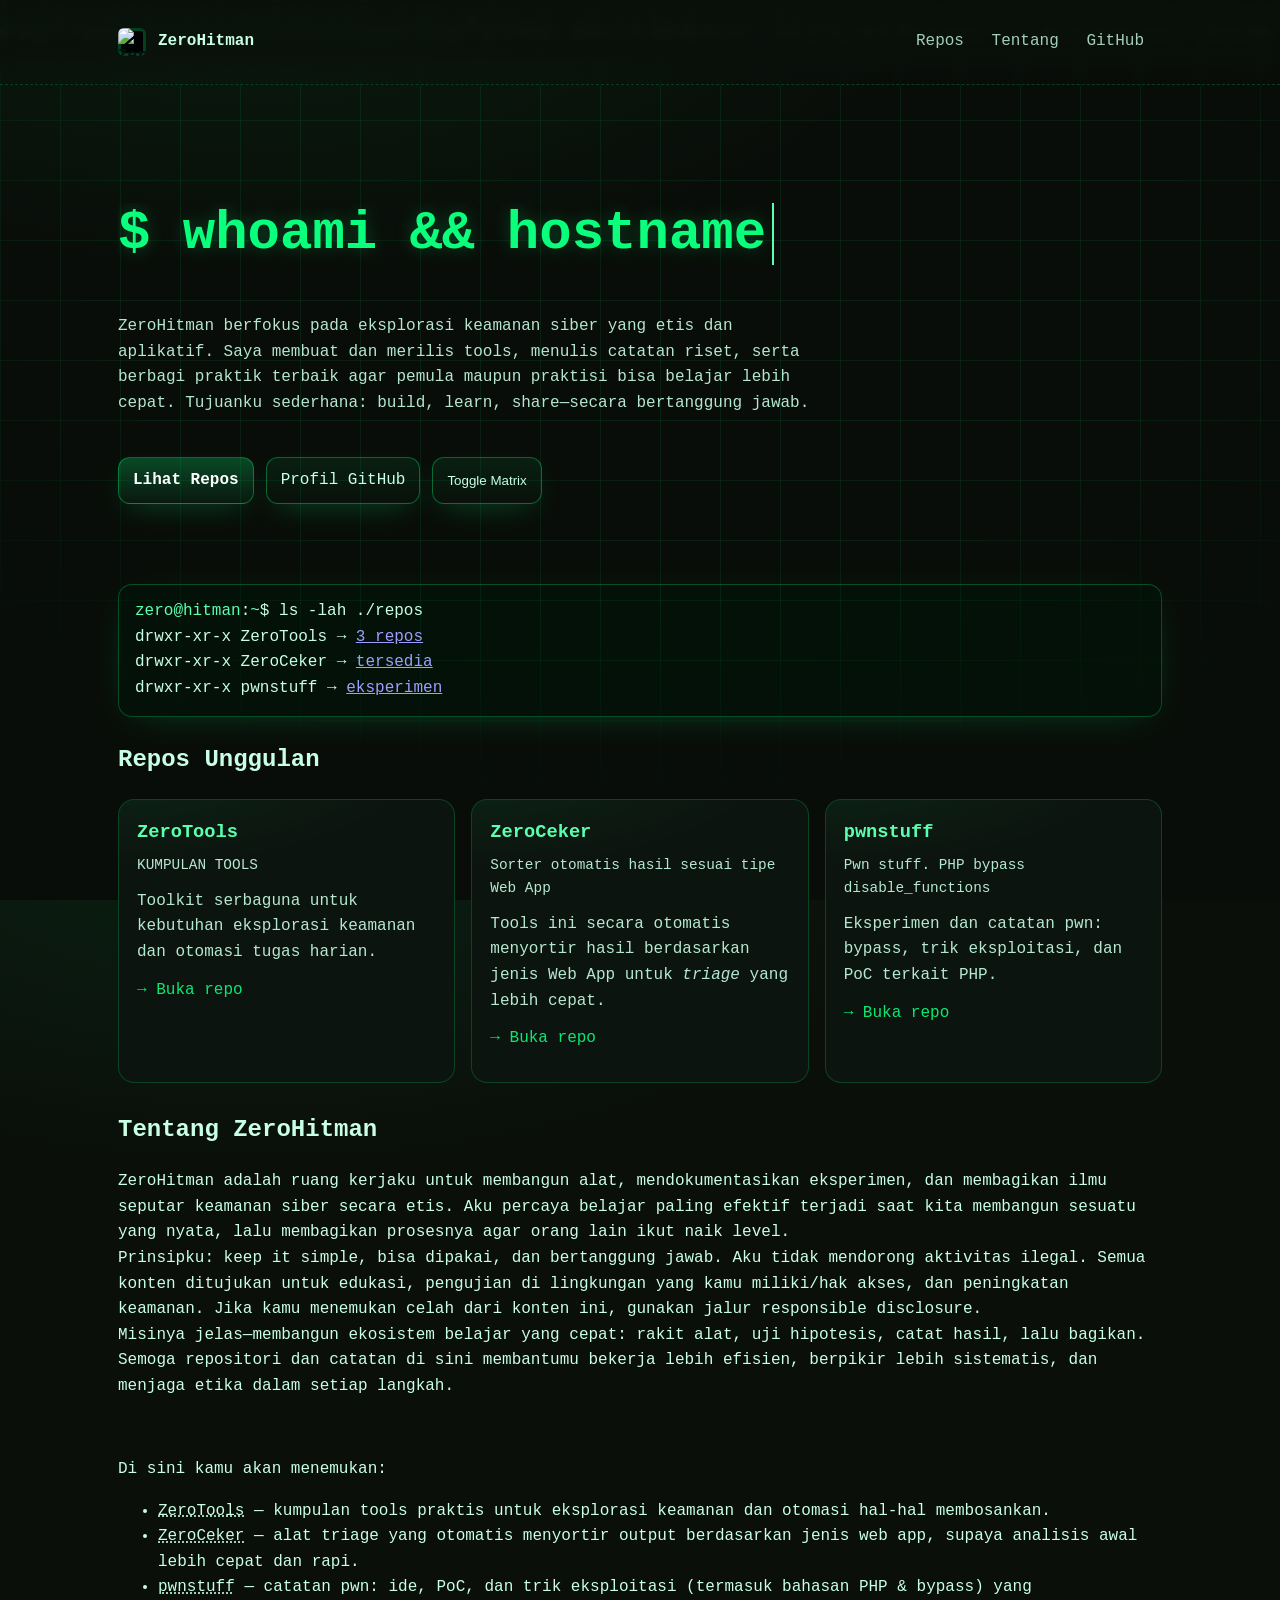
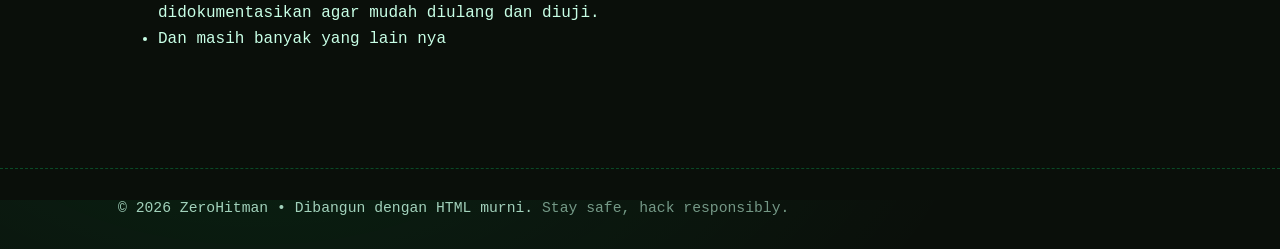
==== index.html @ bb8fa9e1 "Create index.html" ====
<!doctype html>
<html lang="id" prefix="og: https://ogp.me/ns#">
<head>
  <meta name="google-site-verification" content="QKWcjGsbUXLFVJDVYYPcYKsK5GsekSm3qYMqWXY00Os" />
  <meta charset="utf-8" />
  <meta http-equiv="X-UA-Compatible" content="IE=edge" />
  <meta name="viewport" content="width=device-width, initial-scale=1" />
  <title>ZeroHitman — ZeroTools • ZeroCeker • pwnstuff</title>
  <meta name="description" content="Kumpulan tools, web app checker, dan riset pwn milik ZeroHitman. Jelajahi ZeroTools, ZeroCeker, dan pwnstuff di satu tempat." />
  <link rel="canonical" href="https://zerohitman.github.io/" />
  <link rel="icon" type="image/x-icon" href="https://zerohitman.github.io/hitman.png" />
  <meta name="robots" content="index,follow,max-snippet:-1,max-image-preview:large,max-video-preview:-1" />
  <meta name="theme-color" content="#0aff7c" />
  <meta name="color-scheme" content="dark" />
  <meta name="author" content="ZeroHitman" />
  <meta name="keywords" content="ZeroHitman, ZeroTools, ZeroCeker, pwnstuff, security, hacking, pentest, tools" />

  <!-- Open Graph -->
  <meta property="og:type" content="website" />
  <meta property="og:locale" content="id_ID" />
  <meta property="og:site_name" content="ZeroHitman" />
  <meta property="og:title" content="ZeroHitman — ZeroTools • ZeroCeker • pwnstuff" />
  <meta property="og:description" content="Kumpulan tools, web app checker, dan riset pwn by ZeroHitman." />
  <meta property="og:url" content="https://zerohitman.github.io/" />
  <meta property="og:image" content="https://zerohitman.github.io/hitman.png" />

  <!-- Twitter Card -->
  <meta name="twitter:card" content="summary_large_image" />
  <meta name="twitter:title" content="ZeroHitman — ZeroTools • ZeroCeker • pwnstuff" />
  <meta name="twitter:description" content="Kumpulan tools, web app checker, dan riset pwn by ZeroHitman." />
  <meta name="twitter:image" content="https://zerohitman.github.io/hitman.png" />

  <!-- DNS hints -->
  <link rel="preconnect" href="https://github.com" crossorigin />

  <!-- Favicon (SVG data URI) -->
  <link rel="icon" type="image/svg+xml" href='data:image/svg+xml;utf8,
  <svg xmlns="http://www.w3.org/2000/svg" viewBox="0 0 64 64">
    <rect width="64" height="64" rx="12" fill="#111"/>
    <text x="12" y="40" font-size="32" fill="#0aff7c" font-family="monospace">$</text>
  </svg>' />

  <!-- JSON-LD Structured Data -->
  <script type="application/ld+json">
  {
    "@context": "https://schema.org",
    "@type": "WebSite",
    "name": "ZeroHitman",
    "url": "https://zerohitman.github.io/",
    "sameAs": ["https://github.com/zerohitman"],
    "potentialAction": {
      "@type": "SearchAction",
      "target": "https://www.google.com/search?q=site:zerohitman.github.io+{search_term_string}",
      "query-input": "required name=search_term_string"
    }
  }
  </script>
  <script type="application/ld+json">
  {
    "@context": "https://schema.org",
    "@type": "ItemList",
    "name": "Repositori Unggulan",
    "itemListElement": [
      {
        "@type": "ListItem",
        "position": 1,
        "item": {
          "@type": "SoftwareSourceCode",
          "name": "ZeroTools",
          "description": "Kumpulan tools.",
          "url": "https://github.com/zerohitman/ZeroTools"
        }
      },
      {
        "@type": "ListItem",
        "position": 2,
        "item": {
          "@type": "SoftwareSourceCode",
          "name": "ZeroCeker",
          "description": "Otomatis menyortir hasil berdasarkan jenis Web App.",
          "url": "https://github.com/zerohitman/ZeroCeker"
        }
      },
      {
        "@type": "ListItem",
        "position": 3,
        "item": {
          "@type": "SoftwareSourceCode",
          "name": "pwnstuff",
          "description": "Pwn stuff. PHP bypass disable_functions.",
          "url": "https://github.com/zerohitman/pwnstuff"
        }
      }
    ]
  }
  </script>

  <style>
    :root{ --fg:#c8ffe6; --accent:#0aff7c; --muted:#5cffb1; --bg:#0a0f0a; --card:#0c140f; --grid:rgba(10,255,124,.08); }
    *{ box-sizing:border-box }
    html,body{ height:100% }
    body{
      margin:0; font:16px/1.6 ui-monospace, SFMono-Regular, Menlo, Monaco, Consolas, "Liberation Mono", "Courier New", monospace;
      color:var(--fg); background:radial-gradient(1200px 600px at 20% -10%, rgba(10,255,124,.08), transparent 60%),var(--bg);
      overflow-x:hidden;
    }
    .grid{
      position:fixed; inset:0; pointer-events:none; background-image:linear-gradient(var(--grid) 1px, transparent 1px), linear-gradient(90deg, var(--grid) 1px, transparent 1px);
      background-size: 60px 60px, 60px 60px;
      mask-image: radial-gradient(70% 60% at 50% 30%, #000 60%, transparent 100%);
    }
    header{ position:sticky; top:0; backdrop-filter: blur(6px); background:linear-gradient(180deg, rgba(10,15,10,.9), rgba(10,15,10,.65) 70%, transparent); border-bottom:1px dashed rgba(10,255,124,.2); z-index:10 }
    .wrap{ max-width:1100px; margin:0 auto; padding: clamp(12px, 2.5vw, 28px); }
    .brand{ display:flex; align-items:center; gap:12px; }
    .brand .logo{ width:28px; height:28px; border-radius:6px; background:#000; box-shadow:0 0 0 3px rgba(10,255,124,.25) inset; display:grid; place-items:center; font-weight:700; color:#011; }
    nav a{ color:var(--fg); text-decoration:none; opacity:.8; margin-right:18px; }
    nav a:hover{ color:var(--accent); opacity:1 }

    .hero{ position:relative; padding: 10vh 0 8vh; display:grid; gap:16px }
    .hero h1{ font-size: clamp(26px, 4.6vw, 54px); line-height:1.15; margin:0; color:var(--accent); text-shadow: 0 0 18px rgba(10,255,124,.25); }
    .type{ display:inline-block; border-right:2px solid var(--muted); padding-right:6px; white-space:nowrap; overflow:hidden }
    .sub{ max-width:72ch; opacity:.9 }
    .cta{ display:flex; gap:12px; flex-wrap:wrap; margin-top:8px }
    .btn{ border:1px solid rgba(10,255,124,.35); padding:10px 14px; border-radius:12px; color:var(--fg); text-decoration:none; background:linear-gradient(180deg, rgba(10,255,124,.08), rgba(10,255,124,.02)); box-shadow: 0 10px 30px -12px rgba(10,255,124,.3);
      transition: transform .15s ease, border-color .15s ease; }
    .btn:hover{ border-color: var(--accent); transform: translateY(-2px) }
    .btn.primary{ background:linear-gradient(180deg, rgba(10,255,124,.25), rgba(10,255,124,.05)); color:#fff; font-weight:700 }

    .panel{ background:linear-gradient(180deg, rgba(10,255,124,.06), rgba(10,255,124,.02)); border:1px dashed rgba(10,255,124,.25); border-radius:16px; padding:18px }

    .grid-repo{ display:grid; grid-template-columns: repeat(auto-fit, minmax(260px,1fr)); gap:16px }
    .card{ background:var(--card); border:1px solid rgba(10,255,124,.2); border-radius:16px; padding:18px; position:relative; overflow:hidden }
    .card::after{ content:""; position:absolute; inset:0; background:radial-gradient(500px 180px at 0 -40px, rgba(10,255,124,.08), transparent 60%); pointer-events:none }
    .card h3{ margin:0 0 6px; color:var(--muted) }
    .card p{ margin:0 0 12px; opacity:.9 }
    .card a{ color:var(--accent); text-decoration:none }
    .meta{ font-size:.9rem; opacity:.8 }

    /* Terminal look */
    .terminal{
      background: #041108;
      border: 1px solid rgba(10,255,124,.25);
      border-radius: 14px;
      padding: 14px 16px;
      box-shadow: 0 8px 40px -20px rgba(10,255,124,.35);
      overflow:auto;
    }
    .prompt{ color:var(--muted) }
    .caret{ display:inline-block; width:.6em; background:var(--muted); animation: blink 1.1s steps(1,end) infinite }
    @keyframes blink{ 50% { opacity:0 } }

    /* Matrix rain canvas */
    #matrix{ position:fixed; inset:0; z-index:-1; opacity:.35 }
    @media (prefers-reduced-motion: reduce){
      #matrix{ display:none }
      .type{ border-right:0 }
      .caret{ display:none }
    }

    footer{ border-top:1px dashed rgba(10,255,124,.25); margin-top: 8vh }
    .small{ font-size:.92rem; opacity:.8 }

    /* Accessibility */
    a:focus-visible, button:focus-visible{ outline:2px solid var(--accent); outline-offset:2px }
  </style>
</head>
<body>
  <canvas id="matrix" aria-hidden="true"></canvas>
  <div class="grid" aria-hidden="true"></div>

  <header>
   <div class="wrap" style="display:flex; align-items:center; justify-content:space-between; gap:16px">
<div class="brand" aria-label="ZeroHitman">
<img class="logo" src="https://github.com/ZeroHitman/ZeroHitman/blob/main/hitman.png?raw=true" alt="ZeroHitman logo" style="width:28px; height:28px; border-radius:6px; object-fit:cover;" />
<strong>ZeroHitman</strong>
</div>
      <nav aria-label="Navigasi utama">
        <a href="#repos">Repos</a>
        <a href="#tentang">Tentang</a>
        <a href="https://github.com/zerohitman" rel="me noopener" target="_blank">GitHub</a>
      </nav>
    </div>
  </header>

  <main id="konten" class="wrap">
    <section class="hero" aria-label="Hero">
      <h1 aria-live="polite"><span class="type" id="type">$ sudo echo "Welcome"</span><span class="caret" aria-hidden="true"></span></h1>
      <p class="sub">ZeroHitman berfokus pada eksplorasi keamanan siber yang etis dan aplikatif. Saya membuat dan merilis tools, menulis catatan riset, serta berbagi praktik terbaik agar pemula maupun praktisi bisa belajar lebih cepat. Tujuanku sederhana: build, learn, share—secara bertanggung jawab.</p>
      <div class="cta">
        <a class="btn primary" href="#repos">Lihat Repos</a>
        <a class="btn" href="https://github.com/zerohitman" target="_blank" rel="noopener">Profil GitHub</a>
        <button class="btn" id="toggleFX" type="button" aria-pressed="false" aria-label="Toggle efek Matrix">Toggle Matrix</button>
      </div>
    </section>

    <section id="terminal" class="panel terminal" aria-label="Terminal demo" style="margin-top:8px">
      <div>
        <div><span class="prompt">zero@hitman</span>:<span style="color:#67ffb7">~</span>$ ls -lah ./repos</div>
        <div>drwxr-xr-x  ZeroTools   → <a href="#repos" title="Lihat daftar repos">3 repos</a></div>
        <div>drwxr-xr-x  ZeroCeker   → <a href="#repos">tersedia</a></div>
        <div>drwxr-xr-x  pwnstuff    → <a href="#repos">eksperimen</a></div>
      </div>
    </section>

    <section id="repos" aria-label="Repositori" style="margin-top:24px">
      <h2>Repos Unggulan</h2>
      <div class="grid-repo" role="list">
        <article class="card" role="listitem" itemscope itemtype="https://schema.org/SoftwareSourceCode">
          <h3 itemprop="name">ZeroTools</h3>
          <p class="meta">KUMPULAN TOOLS</p>
          <p itemprop="description">Toolkit serbaguna untuk kebutuhan eksplorasi keamanan dan otomasi tugas harian.</p>
          <p>
            <a itemprop="codeRepository" href="https://github.com/zerohitman/ZeroTools" target="_blank" rel="noopener">→ Buka repo</a>
          </p>
        </article>
        <article class="card" role="listitem" itemscope itemtype="https://schema.org/SoftwareSourceCode">
          <h3 itemprop="name">ZeroCeker</h3>
          <p class="meta">Sorter otomatis hasil sesuai tipe Web App</p>
          <p itemprop="description">Tools ini secara otomatis menyortir hasil berdasarkan jenis Web App untuk <em>triage</em> yang lebih cepat.</p>
          <p>
            <a itemprop="codeRepository" href="https://github.com/zerohitman/ZeroCeker" target="_blank" rel="noopener">→ Buka repo</a>
          </p>
        </article>
        <article class="card" role="listitem" itemscope itemtype="https://schema.org/SoftwareSourceCode">
          <h3 itemprop="name">pwnstuff</h3>
          <p class="meta">Pwn stuff. PHP bypass <code>disable_functions</code></p>
          <p itemprop="description">Eksperimen dan catatan pwn: bypass, trik eksploitasi, dan PoC terkait PHP.</p>
          <p>
            <a itemprop="codeRepository" href="https://github.com/zerohitman/pwnstuff" target="_blank" rel="noopener">→ Buka repo</a>
          </p>
        </article>
      </div>
    </section>

    <section id="tentang" aria-label="Tentang" style="margin-top:28px">
      <h2>Tentang ZeroHitman</h2>
      <p>ZeroHitman adalah ruang kerjaku untuk membangun alat, mendokumentasikan eksperimen, dan membagikan ilmu seputar keamanan siber secara etis. Aku percaya belajar paling efektif terjadi saat kita membangun sesuatu yang nyata, lalu membagikan prosesnya agar orang lain ikut naik level.
<br>Prinsipku: keep it simple, bisa dipakai, dan bertanggung jawab. Aku tidak mendorong aktivitas ilegal. Semua konten ditujukan untuk edukasi, pengujian di lingkungan yang kamu miliki/hak akses, dan peningkatan keamanan. Jika kamu menemukan celah dari konten ini, gunakan jalur responsible disclosure.
<br>
Misinya jelas—membangun ekosistem belajar yang cepat: rakit alat, uji hipotesis, catat hasil, lalu bagikan. Semoga repositori dan catatan di sini membantumu bekerja lebih efisien, berpikir lebih sistematis, dan menjaga etika dalam setiap langkah.</p><br><p>Di sini kamu akan menemukan:</p>
      <ul>
        <li><abbr title="Linked Data">ZeroTools</abbr> — kumpulan tools praktis untuk eksplorasi keamanan dan otomasi hal-hal membosankan.</li>
        <li><abbr title="Linked Data">ZeroCeker</abbr> — alat triage yang otomatis menyortir output berdasarkan jenis web app, supaya analisis awal lebih cepat dan rapi.</li>
        <li><abbr title="Linked Data">pwnstuff</abbr> — catatan pwn: ide, PoC, dan trik eksploitasi (termasuk bahasan PHP & bypass) yang didokumentasikan agar mudah diulang dan diuji.</li>
        <li>Dan masih banyak yang lain nya</li>
      </ul>
    </section>
  </main>

  <footer>
    <div class="wrap small">
      © <span id="year"></span> ZeroHitman • Dibangun dengan HTML murni. <span style="opacity:.7">Stay safe, hack responsibly.</span>
    </div>
  </footer>

  <noscript>
    <div class="wrap small" style="margin-top:10px">JavaScript dinonaktifkan — efek Matrix & pengetikan otomatis tidak ditampilkan.</div>
  </noscript>

  <script>
    // === Matrix Rain ===
    const canvas = document.getElementById('matrix');
    const ctx = canvas.getContext('2d');
    let w, h, cols, drops, matrixEnabled = true;
    const glyphs = 'アカサタナハマヤラワ0123456789ABCDEFGHIJKLMNOPQRSTUVWXYZ$#/*+=-';

    function resize(){
      w = canvas.width = window.innerWidth;
      h = canvas.height = window.innerHeight;
      cols = Math.floor(w / 18);
      drops = Array(cols).fill(0);
    }
    function draw(){
      if(!matrixEnabled) return; // pause drawing when disabled
      ctx.fillStyle = 'rgba(0, 0, 0, 0.08)';
      ctx.fillRect(0, 0, w, h);
      ctx.fillStyle = '#0aff7c';
      ctx.font = '16px monospace';
      for(let i=0; i<drops.length; i++){
        const text = glyphs[Math.floor(Math.random()*glyphs.length)];
        ctx.fillText(text, i*18, drops[i]*18);
        if(drops[i]*18 > h && Math.random() > 0.975){ drops[i] = 0; }
        drops[i]++;
      }
      requestAnimationFrame(draw);
    }
    if(!window.matchMedia('(prefers-reduced-motion: reduce)').matches){
      resize(); draw();
      window.addEventListener('resize', resize);
    }

    // === Typewriter ===
    const typeEl = document.getElementById('type');
    const lines = [
      '$ whoami && hostname',
      'zero@hitman — zerohitman.github.io',
      '$ cat mission.txt',
      'Build • Learn • Share • Stay ethical',
    ];
    let l=0, i=0;
    function type(){
      if(l >= lines.length){ l = 0; i = 0; }
      const target = lines[l];
      typeEl.textContent = target.slice(0, i++);
      const delay = 32 + Math.random()*28;
      if(i <= target.length) setTimeout(type, delay);
      else setTimeout(()=>{ l++; i=0; setTimeout(type, 800); }, 800);
    }
    if(!window.matchMedia('(prefers-reduced-motion: reduce)').matches){
      setTimeout(type, 400);
    } else {
      typeEl.textContent = 'ZeroHitman — Tools & Research';
    }

    // === UI bits ===
    document.getElementById('year').textContent = new Date().getFullYear();
    const btn = document.getElementById('toggleFX');
    btn.addEventListener('click', () => {
      matrixEnabled = !matrixEnabled;
      btn.setAttribute('aria-pressed', String(matrixEnabled));
      if(matrixEnabled){ requestAnimationFrame(draw); btn.textContent = 'Matikan Matrix'; }
      else { btn.textContent = 'Nyalakan Matrix'; }
    });
  </script>
</body>
</html>
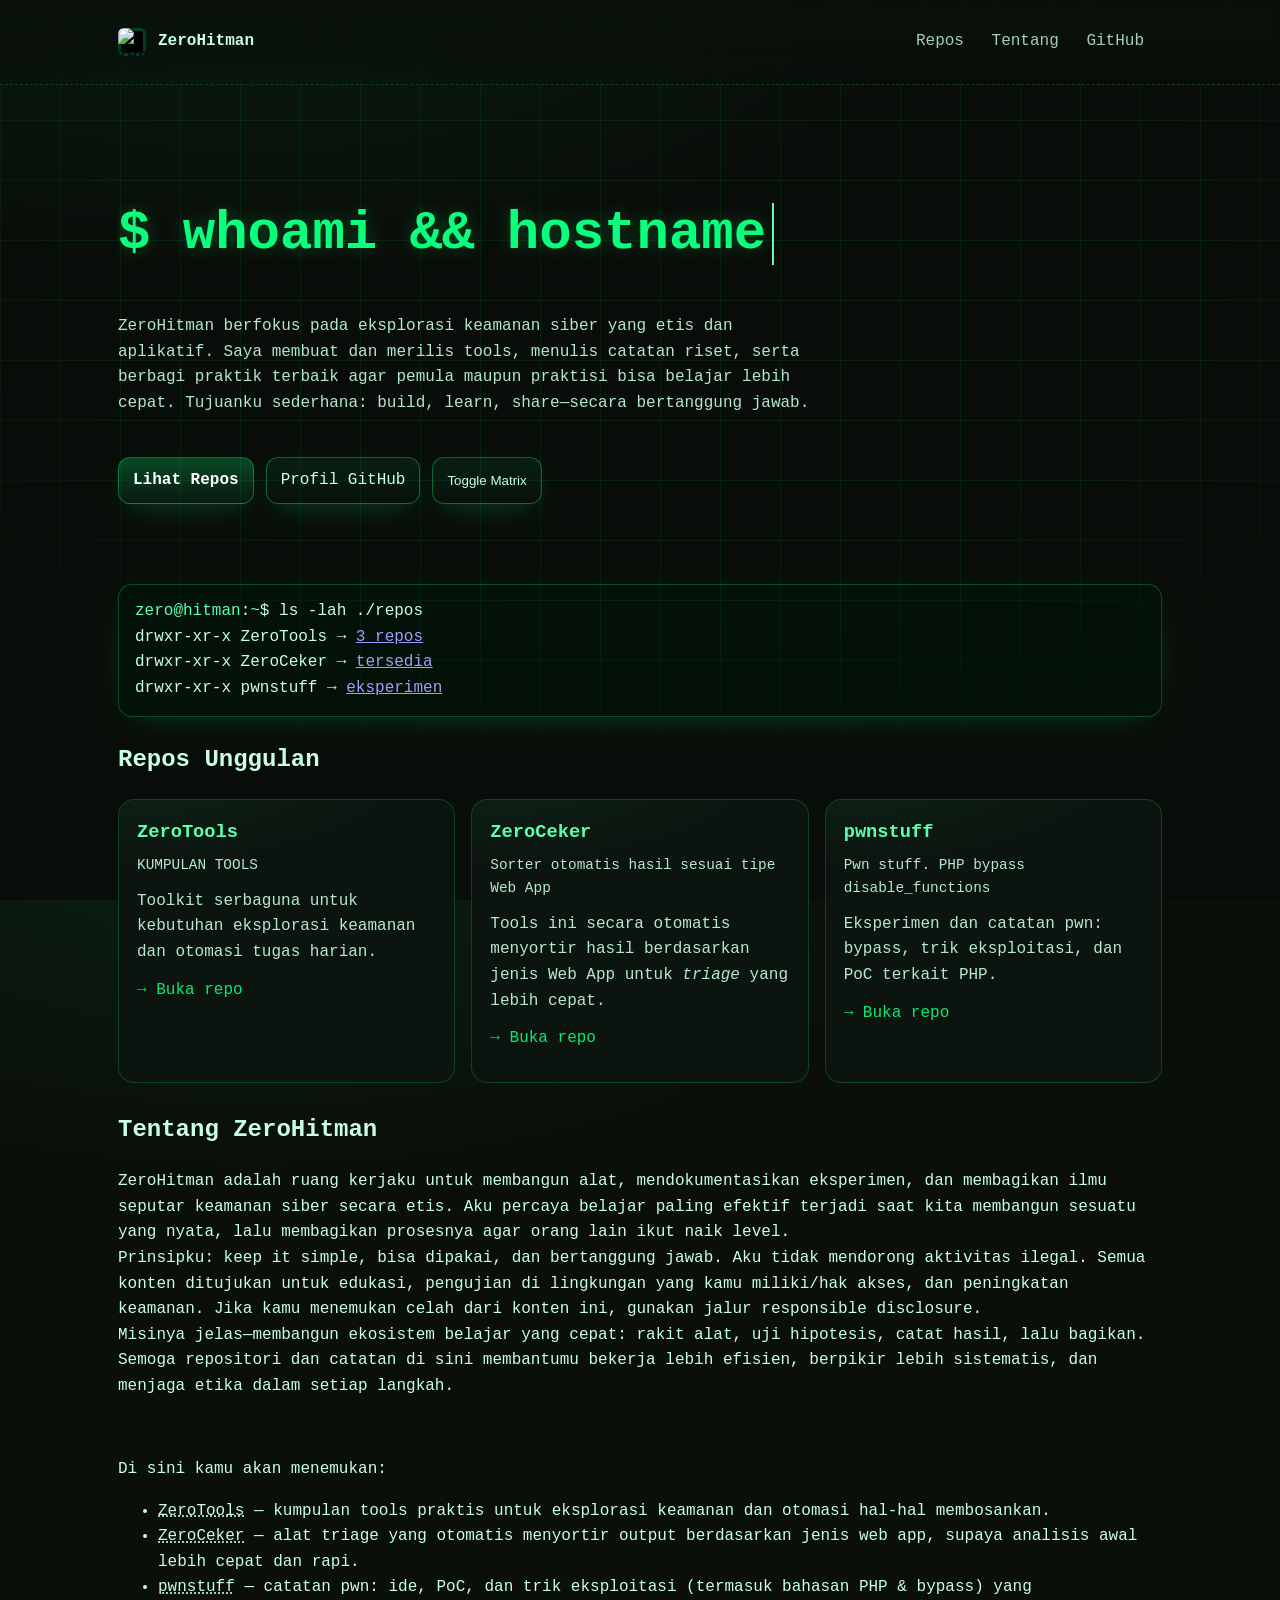
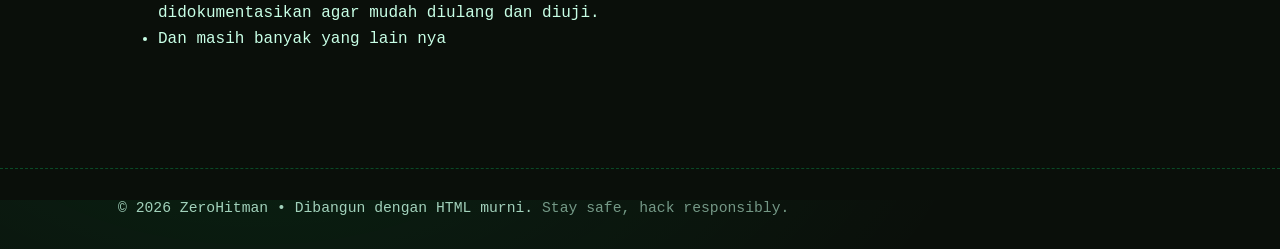
==== commit c8d9e88a: "Update index.html" ====
--- a/index.html
+++ b/index.html
@@ -8,7 +8,7 @@
   <title>ZeroHitman — ZeroTools • ZeroCeker • pwnstuff</title>
   <meta name="description" content="Kumpulan tools, web app checker, dan riset pwn milik ZeroHitman. Jelajahi ZeroTools, ZeroCeker, dan pwnstuff di satu tempat." />
   <link rel="canonical" href="https://zerohitman.github.io/" />
-  <link rel="icon" type="image/x-icon" href="https://zerohitman.github.io/hitman.png" />
+  <link rel="icon" type="image/x-icon" href="hitman.png" />
   <meta name="robots" content="index,follow,max-snippet:-1,max-image-preview:large,max-video-preview:-1" />
   <meta name="theme-color" content="#0aff7c" />
   <meta name="color-scheme" content="dark" />
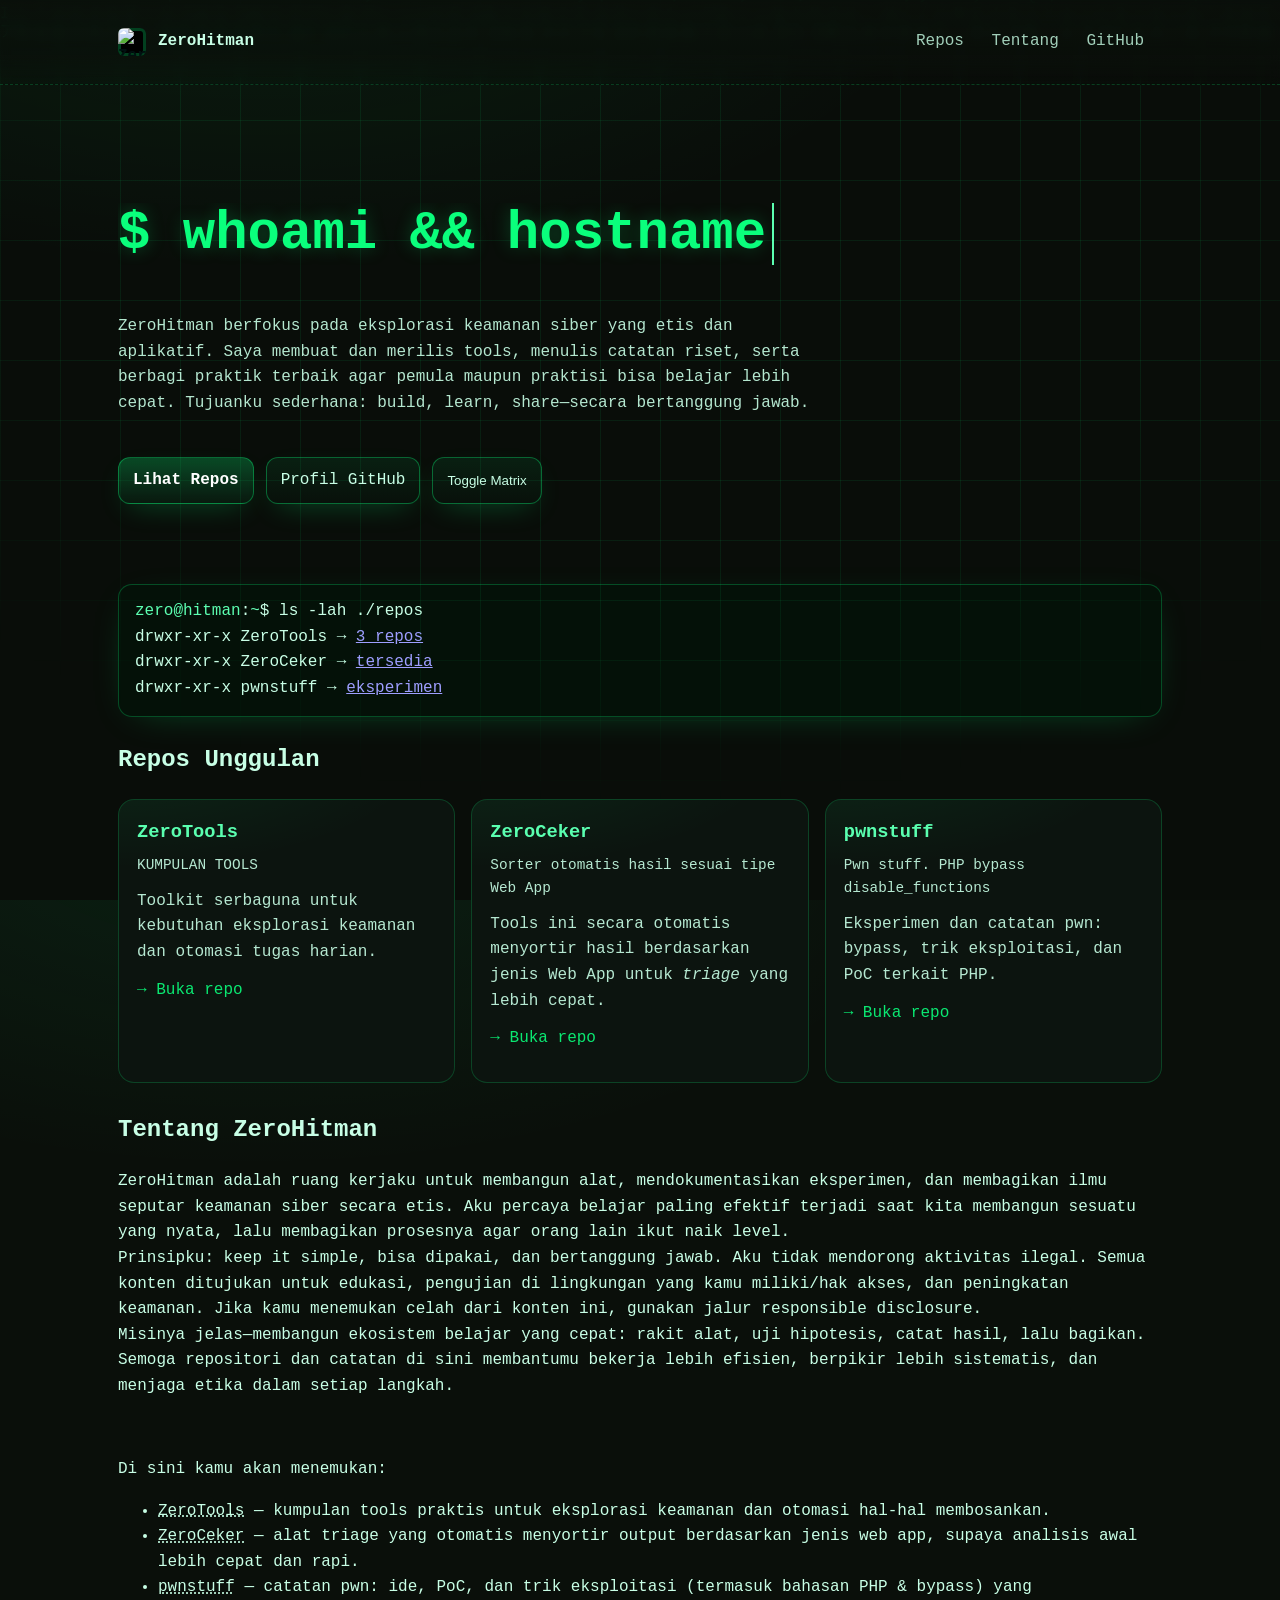
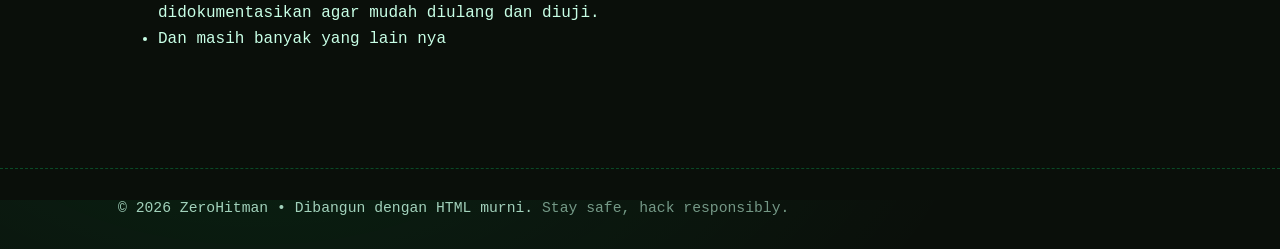
==== commit ca61e56f: "Update index.html" ====
--- a/index.html
+++ b/index.html
@@ -33,12 +33,6 @@
   <!-- DNS hints -->
   <link rel="preconnect" href="https://github.com" crossorigin />
 
-  <!-- Favicon (SVG data URI) -->
-  <link rel="icon" type="image/svg+xml" href='data:image/svg+xml;utf8,
-  <svg xmlns="http://www.w3.org/2000/svg" viewBox="0 0 64 64">
-    <rect width="64" height="64" rx="12" fill="#111"/>
-    <text x="12" y="40" font-size="32" fill="#0aff7c" font-family="monospace">$</text>
-  </svg>' />
 
   <!-- JSON-LD Structured Data -->
   <script type="application/ld+json">
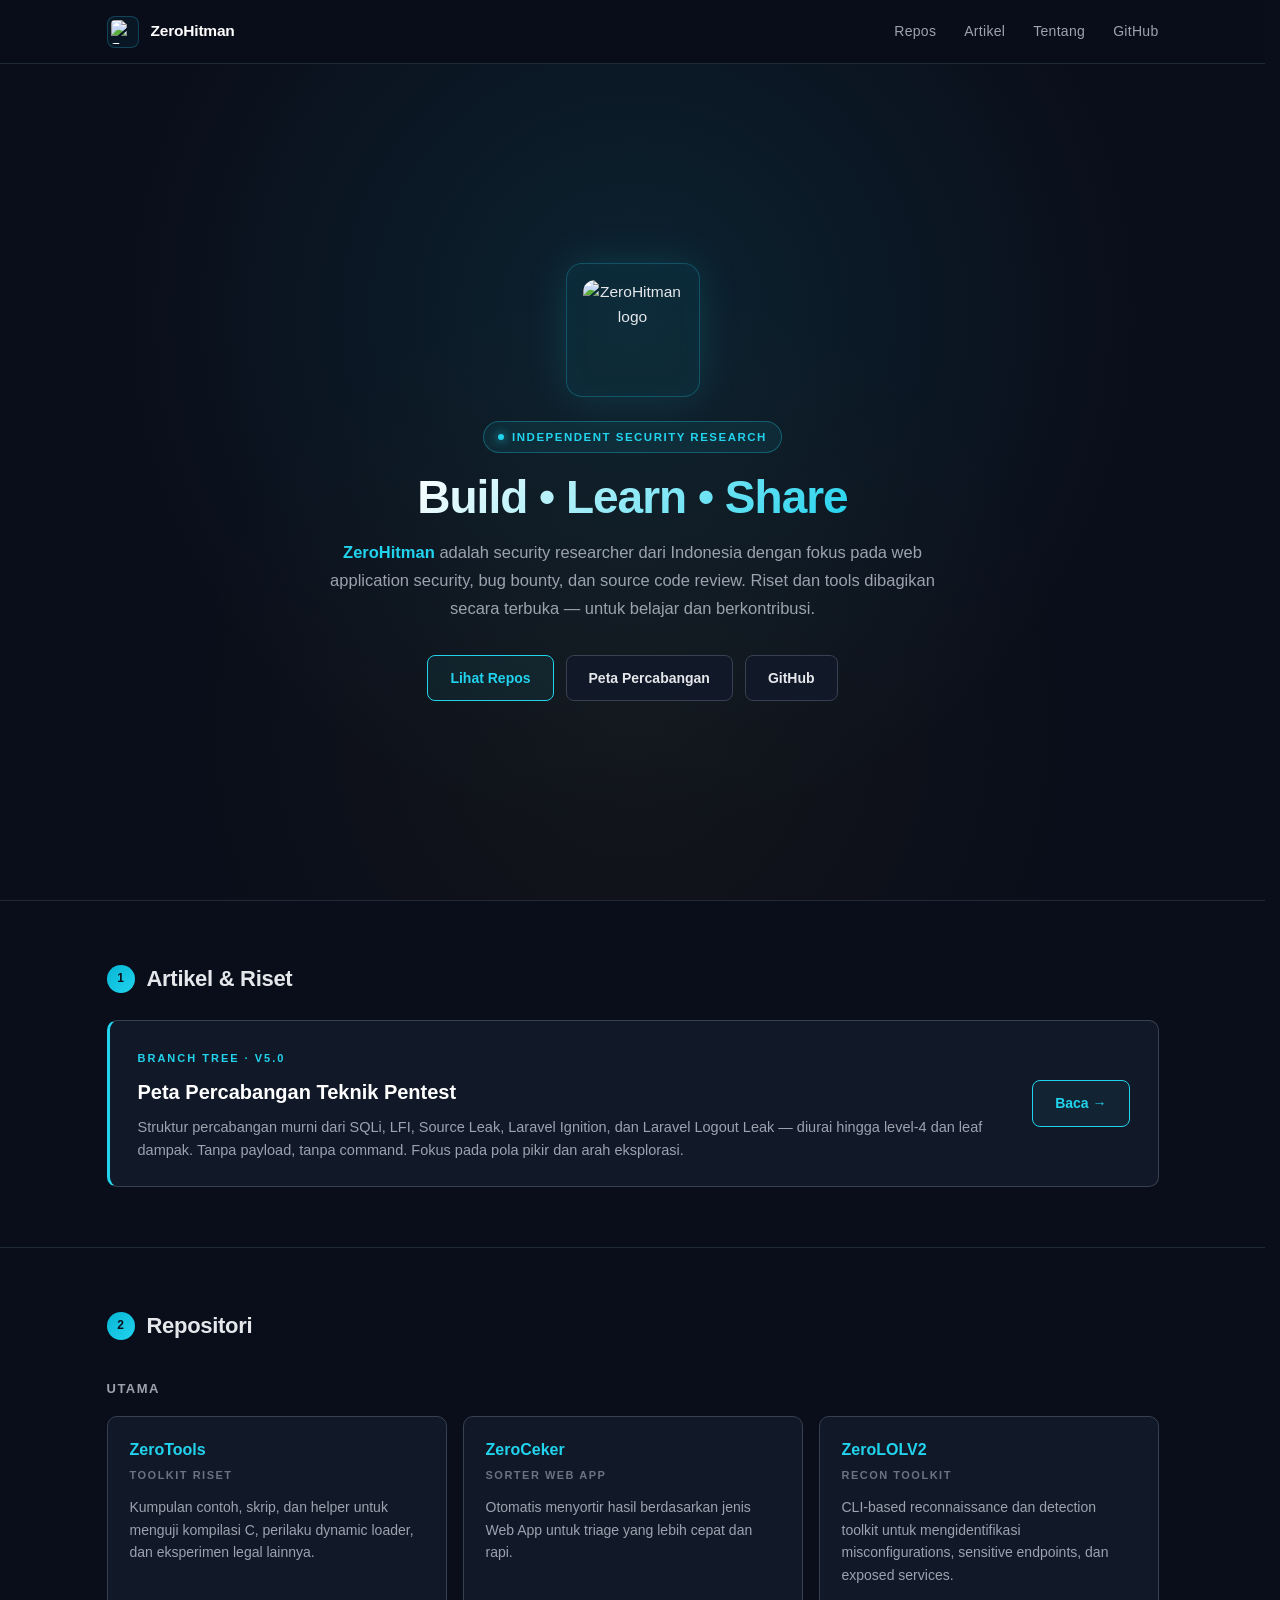
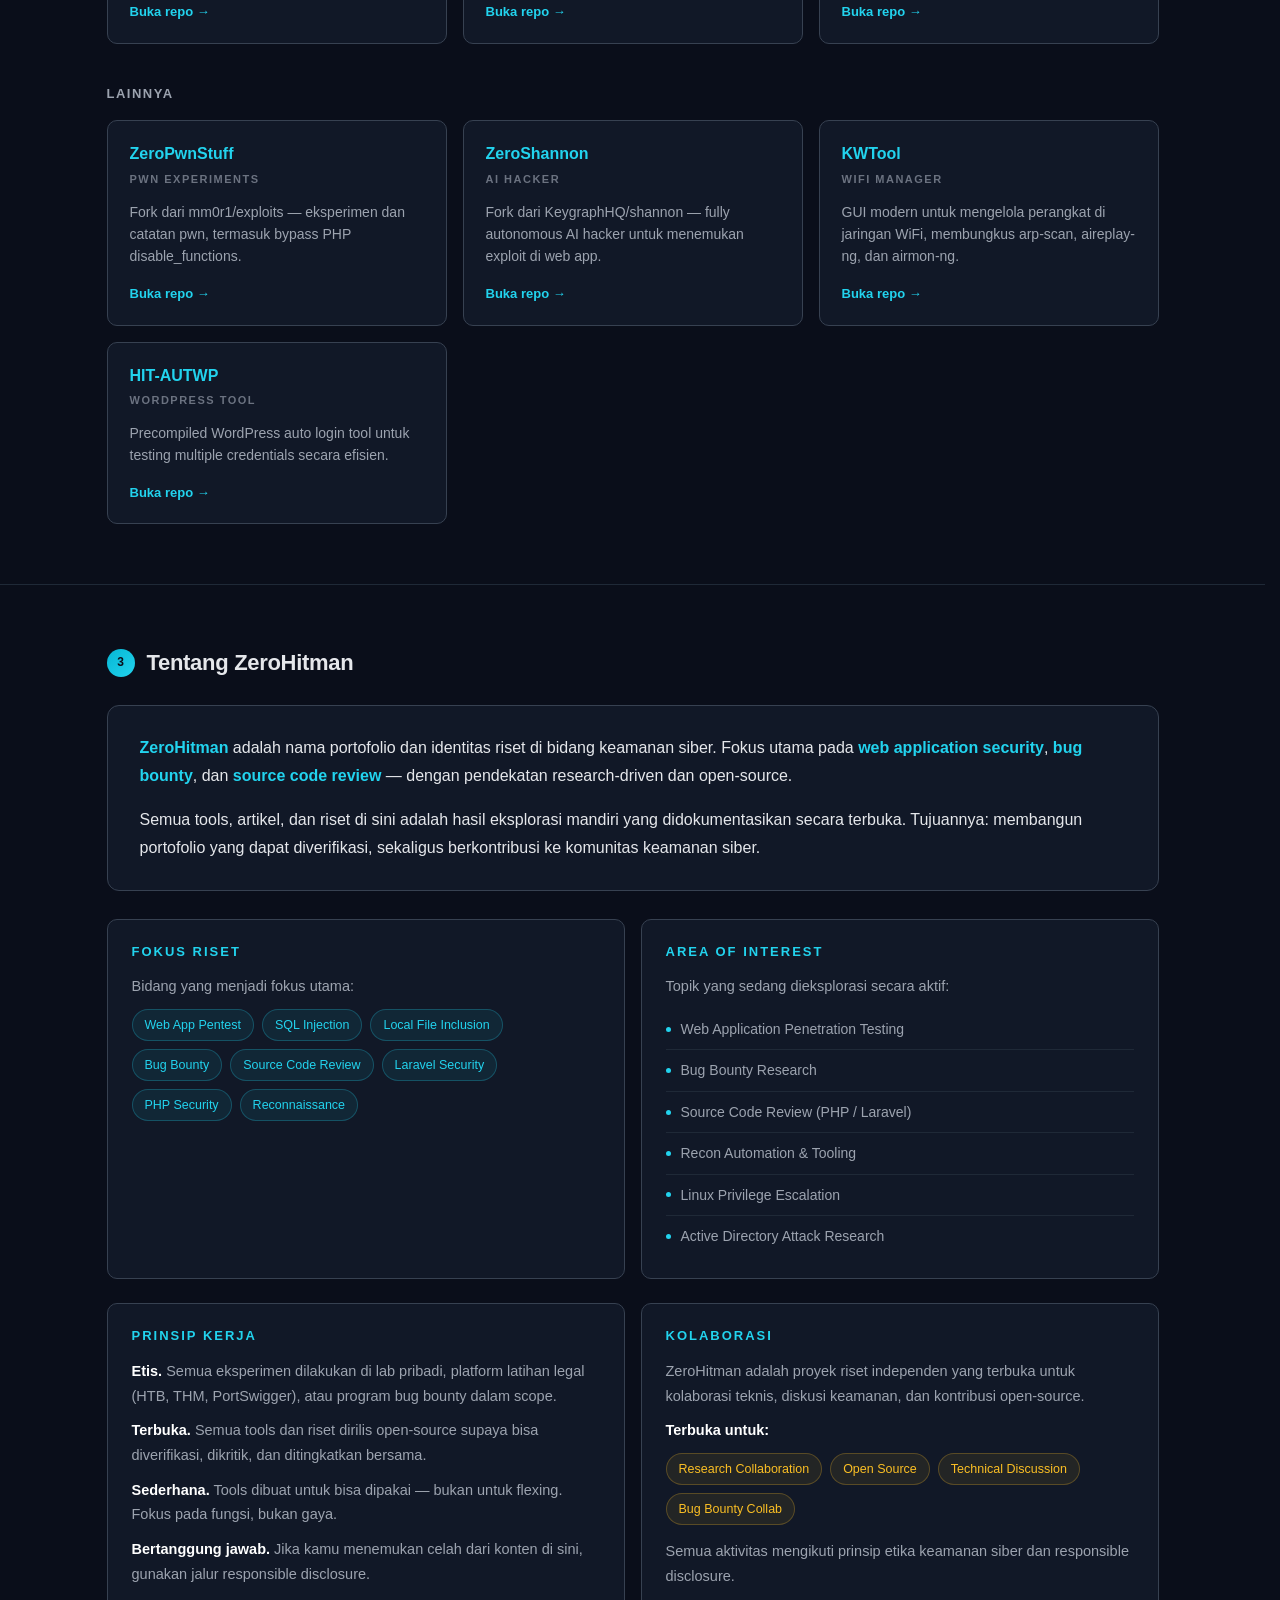
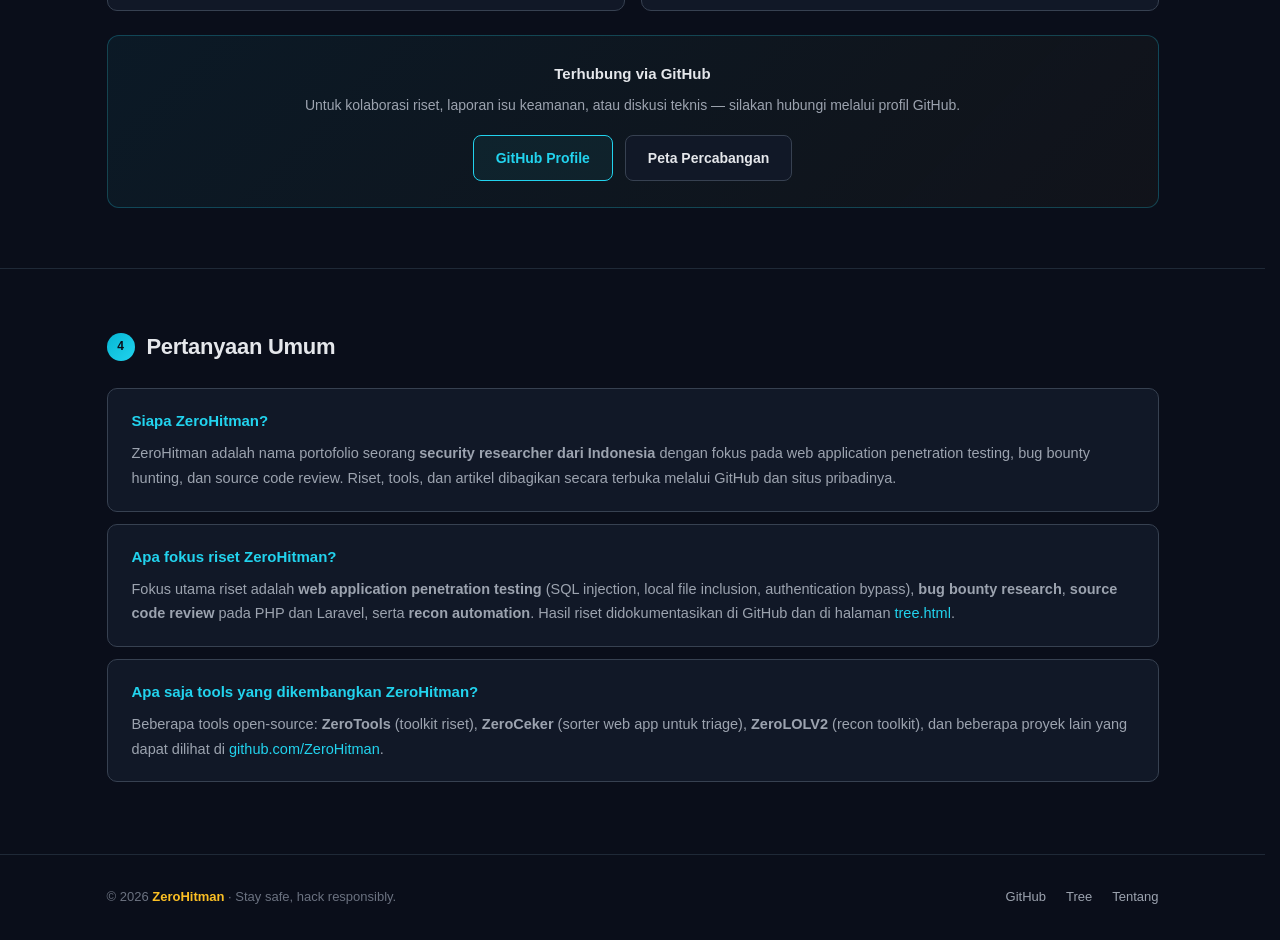
==== commit adf644a8: "Update index.html" ====
--- a/index.html
+++ b/index.html
@@ -5,43 +5,89 @@
   <meta charset="utf-8" />
   <meta http-equiv="X-UA-Compatible" content="IE=edge" />
   <meta name="viewport" content="width=device-width, initial-scale=1" />
-  <title>ZeroHitman — ZeroTools • ZeroCeker • pwnstuff</title>
-  <meta name="description" content="Kumpulan tools, web app checker, dan riset pwn milik ZeroHitman. Jelajahi ZeroTools, ZeroCeker, dan pwnstuff di satu tempat." />
+
+  <title>ZeroHitman — Security Researcher & Web Application Pentest</title>
+  <meta name="description" content="ZeroHitman adalah security researcher dari Indonesia dengan fokus pada web application penetration testing, bug bounty hunting, dan source code review. Portofolio dan riset open-source di GitHub." />
   <link rel="canonical" href="https://zerohitman.github.io/" />
   <link rel="icon" type="image/x-icon" href="hitman.png" />
+  <link rel="me" href="https://github.com/ZeroHitman" />
+  <link rel="author" href="https://github.com/ZeroHitman" />
+
   <meta name="robots" content="index,follow,max-snippet:-1,max-image-preview:large,max-video-preview:-1" />
-  <meta name="theme-color" content="#0aff7c" />
+  <meta name="theme-color" content="#0a0e1a" />
   <meta name="color-scheme" content="dark" />
   <meta name="author" content="ZeroHitman" />
-  <meta name="keywords" content="ZeroHitman, ZeroTools, ZeroCeker, pwnstuff, security, hacking, pentest, tools" />
-
-  <!-- Open Graph -->
-  <meta property="og:type" content="website" />
+  <meta name="keywords" content="ZeroHitman, ZeroHitman security researcher, ZeroHitman pentest, ZeroHitman bug bounty, security researcher Indonesia, web application security, bug bounty hunter Indonesia, ZeroTools, ZeroCeker, ZeroLOLV2, ethical hacking" />
+
+  <meta property="og:type" content="profile" />
   <meta property="og:locale" content="id_ID" />
   <meta property="og:site_name" content="ZeroHitman" />
-  <meta property="og:title" content="ZeroHitman — ZeroTools • ZeroCeker • pwnstuff" />
-  <meta property="og:description" content="Kumpulan tools, web app checker, dan riset pwn by ZeroHitman." />
+  <meta property="og:title" content="ZeroHitman — Security Researcher & Web Application Pentest" />
+  <meta property="og:description" content="Security researcher dari Indonesia. Web application security, bug bounty, source code review. Riset dan tools open-source." />
   <meta property="og:url" content="https://zerohitman.github.io/" />
   <meta property="og:image" content="https://zerohitman.github.io/hitman.png" />
-
-  <!-- Twitter Card -->
+  <meta property="og:profile:username" content="ZeroHitman" />
+
   <meta name="twitter:card" content="summary_large_image" />
-  <meta name="twitter:title" content="ZeroHitman — ZeroTools • ZeroCeker • pwnstuff" />
-  <meta name="twitter:description" content="Kumpulan tools, web app checker, dan riset pwn by ZeroHitman." />
+  <meta name="twitter:title" content="ZeroHitman — Security Researcher" />
+  <meta name="twitter:description" content="Security researcher dari Indonesia. Web app security, bug bounty, source review." />
   <meta name="twitter:image" content="https://zerohitman.github.io/hitman.png" />
 
-  <!-- DNS hints -->
   <link rel="preconnect" href="https://github.com" crossorigin />
 
-
-  <!-- JSON-LD Structured Data -->
+  <script type="application/ld+json">
+  {
+    "@context": "https://schema.org",
+    "@type": "Person",
+    "@id": "https://zerohitman.github.io/#person",
+    "name": "ZeroHitman",
+    "alternateName": ["Zero Hitman", "zerohitman"],
+    "url": "https://zerohitman.github.io/",
+    "image": "https://zerohitman.github.io/hitman.png",
+    "sameAs": [
+      "https://github.com/ZeroHitman",
+      "https://zerohitman.github.io/tree.html"
+    ],
+    "jobTitle": "Security Researcher",
+    "description": "Security researcher dari Indonesia dengan fokus pada web application penetration testing, bug bounty hunting, dan source code review. Aktif melakukan riset independen dan mengembangkan tools open-source untuk komunitas keamanan siber.",
+    "knowsAbout": [
+      "Web Application Penetration Testing",
+      "SQL Injection",
+      "Local File Inclusion",
+      "Bug Bounty Hunting",
+      "Source Code Review",
+      "Laravel Security",
+      "PHP Security",
+      "Ethical Hacking",
+      "Reconnaissance"
+    ],
+    "nationality": { "@type": "Country", "name": "Indonesia" }
+  }
+  </script>
+
+  <script type="application/ld+json">
+  {
+    "@context": "https://schema.org",
+    "@type": "ProfilePage",
+    "@id": "https://zerohitman.github.io/#profilepage",
+    "url": "https://zerohitman.github.io/",
+    "name": "ZeroHitman — Portfolio & Research",
+    "mainEntity": { "@id": "https://zerohitman.github.io/#person" },
+    "dateCreated": "2024-01-01",
+    "dateModified": "2026-10-24",
+    "inLanguage": "id-ID"
+  }
+  </script>
+
   <script type="application/ld+json">
   {
     "@context": "https://schema.org",
     "@type": "WebSite",
+    "@id": "https://zerohitman.github.io/#website",
     "name": "ZeroHitman",
     "url": "https://zerohitman.github.io/",
-    "sameAs": ["https://github.com/zerohitman"],
+    "author": { "@id": "https://zerohitman.github.io/#person" },
+    "inLanguage": "id-ID",
     "potentialAction": {
       "@type": "SearchAction",
       "target": "https://www.google.com/search?q=site:zerohitman.github.io+{search_term_string}",
@@ -49,40 +95,59 @@
     }
   }
   </script>
+
+  <script type="application/ld+json">
+  {
+    "@context": "https://schema.org",
+    "@type": "BreadcrumbList",
+    "itemListElement": [
+      { "@type": "ListItem", "position": 1, "name": "Home", "item": "https://zerohitman.github.io/" },
+      { "@type": "ListItem", "position": 2, "name": "Repositori", "item": "https://zerohitman.github.io/#repos" },
+      { "@type": "ListItem", "position": 3, "name": "Tentang", "item": "https://zerohitman.github.io/#tentang" }
+    ]
+  }
+  </script>
+
   <script type="application/ld+json">
   {
     "@context": "https://schema.org",
     "@type": "ItemList",
-    "name": "Repositori Unggulan",
+    "name": "Repositori ZeroHitman di GitHub",
     "itemListElement": [
+      { "@type": "ListItem", "position": 1, "item": { "@type": "SoftwareSourceCode", "name": "ZeroTools", "codeRepository": "https://github.com/ZeroHitman/ZeroTools", "author": { "@id": "https://zerohitman.github.io/#person" } } },
+      { "@type": "ListItem", "position": 2, "item": { "@type": "SoftwareSourceCode", "name": "ZeroCeker", "codeRepository": "https://github.com/ZeroHitman/ZeroCeker", "author": { "@id": "https://zerohitman.github.io/#person" } } },
+      { "@type": "ListItem", "position": 3, "item": { "@type": "SoftwareSourceCode", "name": "ZeroLOLV2", "codeRepository": "https://github.com/ZeroHitman/ZeroLOLV2", "author": { "@id": "https://zerohitman.github.io/#person" } } }
+    ]
+  }
+  </script>
+
+  <script type="application/ld+json">
+  {
+    "@context": "https://schema.org",
+    "@type": "FAQPage",
+    "mainEntity": [
       {
-        "@type": "ListItem",
-        "position": 1,
-        "item": {
-          "@type": "SoftwareSourceCode",
-          "name": "ZeroTools",
-          "description": "Kumpulan tools.",
-          "url": "https://github.com/zerohitman/ZeroTools"
+        "@type": "Question",
+        "name": "Siapa ZeroHitman?",
+        "acceptedAnswer": {
+          "@type": "Answer",
+          "text": "ZeroHitman adalah nama portofolio seorang security researcher dari Indonesia dengan fokus pada web application penetration testing, bug bounty hunting, dan source code review. Riset, tools, dan artikel dibagikan secara terbuka melalui GitHub dan situs pribadinya."
         }
       },
       {
-        "@type": "ListItem",
-        "position": 2,
-        "item": {
-          "@type": "SoftwareSourceCode",
-          "name": "ZeroCeker",
-          "description": "Otomatis menyortir hasil berdasarkan jenis Web App.",
-          "url": "https://github.com/zerohitman/ZeroCeker"
+        "@type": "Question",
+        "name": "Apa fokus riset ZeroHitman?",
+        "acceptedAnswer": {
+          "@type": "Answer",
+          "text": "Fokus utama riset ZeroHitman adalah web application penetration testing (SQL injection, local file inclusion, authentication bypass), bug bounty research, source code review pada PHP dan Laravel, serta recon automation. Hasil riset didokumentasikan di GitHub dan di halaman tree.html."
         }
       },
       {
-        "@type": "ListItem",
-        "position": 3,
-        "item": {
-          "@type": "SoftwareSourceCode",
-          "name": "pwnstuff",
-          "description": "Pwn stuff. PHP bypass disable_functions.",
-          "url": "https://github.com/zerohitman/pwnstuff"
+        "@type": "Question",
+        "name": "Apa saja tools yang dikembangkan ZeroHitman?",
+        "acceptedAnswer": {
+          "@type": "Answer",
+          "text": "Beberapa tools open-source yang dikembangkan ZeroHitman antara lain ZeroTools (toolkit riset), ZeroCeker (sorter web app untuk triage), ZeroLOLV2 (recon toolkit), dan beberapa proyek lain yang dapat dilihat di github.com/ZeroHitman."
         }
       }
     ]
@@ -90,231 +155,634 @@
   </script>
 
   <style>
-    :root{ --fg:#c8ffe6; --accent:#0aff7c; --muted:#5cffb1; --bg:#0a0f0a; --card:#0c140f; --grid:rgba(10,255,124,.08); }
-    *{ box-sizing:border-box }
-    html,body{ height:100% }
-    body{
-      margin:0; font:16px/1.6 ui-monospace, SFMono-Regular, Menlo, Monaco, Consolas, "Liberation Mono", "Courier New", monospace;
-      color:var(--fg); background:radial-gradient(1200px 600px at 20% -10%, rgba(10,255,124,.08), transparent 60%),var(--bg);
-      overflow-x:hidden;
-    }
-    .grid{
-      position:fixed; inset:0; pointer-events:none; background-image:linear-gradient(var(--grid) 1px, transparent 1px), linear-gradient(90deg, var(--grid) 1px, transparent 1px);
-      background-size: 60px 60px, 60px 60px;
-      mask-image: radial-gradient(70% 60% at 50% 30%, #000 60%, transparent 100%);
-    }
-    header{ position:sticky; top:0; backdrop-filter: blur(6px); background:linear-gradient(180deg, rgba(10,15,10,.9), rgba(10,15,10,.65) 70%, transparent); border-bottom:1px dashed rgba(10,255,124,.2); z-index:10 }
-    .wrap{ max-width:1100px; margin:0 auto; padding: clamp(12px, 2.5vw, 28px); }
-    .brand{ display:flex; align-items:center; gap:12px; }
-    .brand .logo{ width:28px; height:28px; border-radius:6px; background:#000; box-shadow:0 0 0 3px rgba(10,255,124,.25) inset; display:grid; place-items:center; font-weight:700; color:#011; }
-    nav a{ color:var(--fg); text-decoration:none; opacity:.8; margin-right:18px; }
-    nav a:hover{ color:var(--accent); opacity:1 }
-
-    .hero{ position:relative; padding: 10vh 0 8vh; display:grid; gap:16px }
-    .hero h1{ font-size: clamp(26px, 4.6vw, 54px); line-height:1.15; margin:0; color:var(--accent); text-shadow: 0 0 18px rgba(10,255,124,.25); }
-    .type{ display:inline-block; border-right:2px solid var(--muted); padding-right:6px; white-space:nowrap; overflow:hidden }
-    .sub{ max-width:72ch; opacity:.9 }
-    .cta{ display:flex; gap:12px; flex-wrap:wrap; margin-top:8px }
-    .btn{ border:1px solid rgba(10,255,124,.35); padding:10px 14px; border-radius:12px; color:var(--fg); text-decoration:none; background:linear-gradient(180deg, rgba(10,255,124,.08), rgba(10,255,124,.02)); box-shadow: 0 10px 30px -12px rgba(10,255,124,.3);
-      transition: transform .15s ease, border-color .15s ease; }
-    .btn:hover{ border-color: var(--accent); transform: translateY(-2px) }
-    .btn.primary{ background:linear-gradient(180deg, rgba(10,255,124,.25), rgba(10,255,124,.05)); color:#fff; font-weight:700 }
-
-    .panel{ background:linear-gradient(180deg, rgba(10,255,124,.06), rgba(10,255,124,.02)); border:1px dashed rgba(10,255,124,.25); border-radius:16px; padding:18px }
-
-    .grid-repo{ display:grid; grid-template-columns: repeat(auto-fit, minmax(260px,1fr)); gap:16px }
-    .card{ background:var(--card); border:1px solid rgba(10,255,124,.2); border-radius:16px; padding:18px; position:relative; overflow:hidden }
-    .card::after{ content:""; position:absolute; inset:0; background:radial-gradient(500px 180px at 0 -40px, rgba(10,255,124,.08), transparent 60%); pointer-events:none }
-    .card h3{ margin:0 0 6px; color:var(--muted) }
-    .card p{ margin:0 0 12px; opacity:.9 }
-    .card a{ color:var(--accent); text-decoration:none }
-    .meta{ font-size:.9rem; opacity:.8 }
-
-    /* Terminal look */
-    .terminal{
-      background: #041108;
-      border: 1px solid rgba(10,255,124,.25);
-      border-radius: 14px;
-      padding: 14px 16px;
-      box-shadow: 0 8px 40px -20px rgba(10,255,124,.35);
-      overflow:auto;
-    }
-    .prompt{ color:var(--muted) }
-    .caret{ display:inline-block; width:.6em; background:var(--muted); animation: blink 1.1s steps(1,end) infinite }
-    @keyframes blink{ 50% { opacity:0 } }
-
-    /* Matrix rain canvas */
-    #matrix{ position:fixed; inset:0; z-index:-1; opacity:.35 }
-    @media (prefers-reduced-motion: reduce){
-      #matrix{ display:none }
-      .type{ border-right:0 }
-      .caret{ display:none }
-    }
-
-    footer{ border-top:1px dashed rgba(10,255,124,.25); margin-top: 8vh }
-    .small{ font-size:.92rem; opacity:.8 }
-
-    /* Accessibility */
-    a:focus-visible, button:focus-visible{ outline:2px solid var(--accent); outline-offset:2px }
+    :root {
+      --bg:        #0a0e1a;
+      --bg-card:   #111827;
+      --bg-alt:    #0d1220;
+      --border:    #1f2937;
+      --border-hi: #374151;
+      --text:      #e5e7eb;
+      --text-dim:  #9ca3af;
+      --text-mute: #6b7280;
+      --cyan:      #22d3ee;
+      --cyan-hi:   #06b6d4;
+      --gold:      #fbbf24;
+      --green:     #4ade80;
+    }
+    * { box-sizing: border-box; }
+
+    html {
+      /* Mencegah layout bergeser saat scrollbar muncul */
+      scrollbar-gutter: stable;
+      scroll-behavior: smooth;
+    }
+
+    html, body {
+      margin: 0;
+      padding: 0;
+      background: var(--bg);
+      color: var(--text);
+      font-family: 'Inter', 'Segoe UI', 'Helvetica Neue', Arial, sans-serif;
+      line-height: 1.6;
+      font-size: 15.5px;
+      -webkit-font-smoothing: antialiased;
+      overflow-x: hidden;
+    }
+
+    a { color: var(--cyan); text-decoration: none; transition: color .15s ease; }
+    a:hover { color: var(--cyan-hi); }
+
+    /* ====== HEADER ====== */
+    header {
+      position: sticky; top: 0; z-index: 50;
+      backdrop-filter: blur(10px);
+      background: rgba(10, 14, 26, 0.85);
+      border-bottom: 1px solid var(--border);
+      height: 64px; /* Fixed height untuk kalkulasi hero */
+    }
+    .header-inner {
+      max-width: 1100px; margin: 0 auto; padding: 0 24px;
+      height: 100%;
+      display: flex; align-items: center; justify-content: space-between; gap: 20px;
+    }
+    .brand {
+      display: flex; align-items: center; gap: 12px;
+      color: #fff; font-weight: 700; letter-spacing: -0.2px;
+    }
+    .brand img {
+      width: 32px; height: 32px; border-radius: 8px;
+      border: 1px solid rgba(34, 211, 238, 0.25);
+      background: rgba(34, 211, 238, 0.05);
+      padding: 3px; object-fit: cover;
+    }
+    nav { display: flex; gap: 28px; }
+    nav a { color: var(--text-dim); font-size: 14px; font-weight: 500; letter-spacing: 0.3px; }
+    nav a:hover { color: var(--cyan); }
+
+    .wrap { max-width: 1100px; margin: 0 auto; padding: 0 24px; }
+
+    /* ====== HERO (Diperbaiki agar benar-benar Center) ====== */
+    .hero { 
+      position: relative; 
+      /* Flexbox untuk memastikan center vertikal & horizontal */
+      display: flex;
+      align-items: center;
+      justify-content: center;
+      /* 100vh dikurangi tinggi header (64px) agar pas di tengah layar */
+      min-height: calc(100vh - 64px); 
+      padding: 40px 0;
+    }
+    .hero::before {
+      content: ''; position: absolute; inset: 0;
+      background:
+        radial-gradient(circle at 50% 30%, rgba(34, 211, 238, 0.10) 0%, transparent 60%),
+        radial-gradient(circle at 50% 80%, rgba(251, 191, 36, 0.04) 0%, transparent 50%);
+      pointer-events: none;
+    }
+    
+    .hero-inner { 
+      position: relative; 
+      z-index: 1; 
+      width: 100%;
+      display: flex;
+      flex-direction: column;
+      align-items: center; /* Memaksa semua anak elemen ke tengah */
+      text-align: center;
+    }
+
+    .logo-hero {
+      display: inline-block; 
+      padding: 16px;
+      background: rgba(34, 211, 238, 0.05);
+      border: 1px solid rgba(34, 211, 238, 0.25);
+      border-radius: 16px; 
+      margin-bottom: 24px;
+      box-shadow: 0 0 40px rgba(34, 211, 238, 0.15), inset 0 0 30px rgba(34, 211, 238, 0.04);
+    }
+    .logo-hero img { width: 100px; height: 100px; border-radius: 12px; display: block; }
+
+    .hero .badge {
+      display: inline-flex; align-items: center; gap: 8px;
+      padding: 6px 14px;
+      background: rgba(34, 211, 238, 0.08);
+      border: 1px solid rgba(34, 211, 238, 0.3);
+      border-radius: 20px;
+      font-size: 11.5px;
+      color: var(--cyan);
+      font-weight: 600;
+      letter-spacing: 1.5px;
+      text-transform: uppercase;
+      margin-bottom: 18px;
+    }
+    .hero .badge::before {
+      content: '';
+      width: 6px; height: 6px; border-radius: 50%;
+      background: var(--cyan);
+      box-shadow: 0 0 10px var(--cyan);
+    }
+
+    .hero h1 {
+      font-size: clamp(30px, 4.5vw, 46px);
+      line-height: 1.15; margin: 0 0 14px; font-weight: 800;
+      letter-spacing: -1px;
+      background: linear-gradient(135deg, #fff 0%, var(--cyan) 100%);
+      -webkit-background-clip: text;
+      -webkit-text-fill-color: transparent;
+      background-clip: text;
+    }
+    
+    .hero .tagline {
+      font-size: 16.5px; color: var(--text-dim);
+      max-width: 640px; 
+      margin: 0 auto 32px; 
+      line-height: 1.7;
+      text-align: center; /* Memastikan teks terpusat */
+    }
+    .hero .tagline strong { color: var(--cyan); font-weight: 600; }
+
+    .cta {
+      display: flex; gap: 12px; justify-content: center; flex-wrap: wrap;
+    }
+    .btn {
+      display: inline-flex; align-items: center; gap: 6px;
+      padding: 11px 22px; border-radius: 8px;
+      border: 1px solid var(--border-hi);
+      background: var(--bg-card); color: var(--text);
+      font-size: 14px; font-weight: 600;
+      transition: border-color .15s ease, color .15s ease, transform .15s ease;
+    }
+    .btn:hover { border-color: var(--cyan); color: var(--cyan); transform: translateY(-1px); }
+    .btn.primary { border-color: var(--cyan); color: var(--cyan); background: rgba(34, 211, 238, 0.06); }
+    .btn.primary:hover { background: rgba(34, 211, 238, 0.1); color: #fff; border-color: var(--cyan-hi); }
+
+    /* ====== SECTIONS ====== */
+    section { padding: 60px 0; border-top: 1px solid var(--border); }
+    section:first-of-type { border-top: none; }
+
+    h2 {
+      font-size: 22px; color: var(--text); margin: 0 0 24px;
+      font-weight: 700; letter-spacing: -0.3px;
+      display: flex; align-items: center; gap: 12px;
+    }
+    .section-num {
+      display: inline-flex; align-items: center; justify-content: center;
+      width: 28px; height: 28px;
+      background: linear-gradient(135deg, var(--cyan-hi), var(--cyan));
+      color: var(--bg); border-radius: 50%;
+      font-size: 12px; font-weight: 800; flex-shrink: 0;
+    }
+
+    h3 { font-size: 16px; color: var(--text); margin: 0 0 8px; font-weight: 600; }
+    h3.sub-heading {
+      margin-top: 36px; margin-bottom: 16px;
+      color: var(--text-dim); font-size: 13px;
+      text-transform: uppercase; letter-spacing: 1.5px; font-weight: 600;
+    }
+
+    /* ====== FEATURED CARD ====== */
+    .feature-card {
+      background: var(--bg-card);
+      border: 1px solid var(--border-hi);
+      border-left: 3px solid var(--cyan);
+      border-radius: 10px; padding: 24px 28px;
+      display: flex; align-items: center; justify-content: space-between;
+      gap: 24px; flex-wrap: wrap;
+      transition: border-color .2s ease;
+    }
+    .feature-card:hover { border-color: var(--cyan); }
+    .feature-card .content { flex: 1; min-width: 260px; }
+    .feature-card .label {
+      display: inline-block; font-size: 11px;
+      color: var(--cyan); text-transform: uppercase;
+      letter-spacing: 2px; font-weight: 700; margin-bottom: 8px;
+    }
+    .feature-card h3 { font-size: 20px; margin-bottom: 8px; color: #fff; font-weight: 700; }
+    .feature-card p { color: var(--text-dim); font-size: 14.5px; margin: 0; line-height: 1.6; }
+
+    /* ====== REPO GRID ====== */
+    .grid-repo {
+      display: grid;
+      grid-template-columns: repeat(auto-fit, minmax(280px, 1fr));
+      gap: 16px;
+    }
+    .card {
+      background: var(--bg-card);
+      border: 1px solid var(--border-hi);
+      border-radius: 10px; padding: 20px 22px;
+      display: flex; flex-direction: column;
+      transition: border-color .2s ease, transform .2s ease;
+    }
+    .card:hover { border-color: var(--cyan); transform: translateY(-2px); }
+    .card h3 { color: var(--cyan); font-size: 16px; margin-bottom: 4px; font-weight: 700; }
+    .card .meta {
+      font-size: 11px; color: var(--text-mute);
+      text-transform: uppercase; letter-spacing: 1.5px;
+      font-weight: 600; margin-bottom: 12px;
+    }
+    .card p.desc {
+      color: var(--text-dim); font-size: 14px; line-height: 1.6;
+      margin: 0 0 16px; flex: 1;
+    }
+    .card .card-link { font-size: 13px; color: var(--cyan); font-weight: 600; margin-top: auto; }
+
+    /* ====== ABOUT ====== */
+    .about-intro {
+      background: var(--bg-card);
+      border: 1px solid var(--border-hi);
+      border-radius: 12px;
+      padding: 28px 32px;
+      margin-bottom: 28px;
+    }
+    .about-intro .lead {
+      font-size: 16px;
+      color: var(--text);
+      line-height: 1.75;
+      margin: 0 0 16px;
+    }
+    .about-intro .lead:last-child { margin-bottom: 0; }
+    .about-intro .lead strong { color: var(--cyan); }
+
+    .about-grid {
+      display: grid;
+      grid-template-columns: repeat(auto-fit, minmax(280px, 1fr));
+      gap: 16px;
+      margin-bottom: 24px;
+    }
+    .about-block {
+      background: var(--bg-card);
+      border: 1px solid var(--border-hi);
+      border-radius: 10px;
+      padding: 22px 24px;
+    }
+    .about-block h4 {
+      font-size: 13px;
+      color: var(--cyan);
+      text-transform: uppercase;
+      letter-spacing: 2px;
+      font-weight: 700;
+      margin: 0 0 12px;
+    }
+    .about-block p {
+      color: var(--text-dim);
+      font-size: 14.5px;
+      line-height: 1.7;
+      margin: 0 0 10px;
+    }
+    .about-block p:last-child { margin-bottom: 0; }
+
+    /* Skill tags */
+    .tags { display: flex; flex-wrap: wrap; gap: 8px; margin-top: 6px; }
+    .tag {
+      display: inline-block;
+      padding: 5px 12px;
+      background: rgba(34, 211, 238, 0.08);
+      border: 1px solid rgba(34, 211, 238, 0.25);
+      border-radius: 20px;
+      font-size: 12.5px;
+      color: var(--cyan);
+      font-weight: 500;
+    }
+    .tag.gold { background: rgba(251,191,36,0.08); border-color: rgba(251,191,36,0.25); color: var(--gold); }
+
+    /* Focus list */
+    .focus-list {
+      list-style: none;
+      padding: 0;
+      margin: 8px 0 0;
+    }
+    .focus-list li {
+      padding: 9px 0;
+      border-bottom: 1px solid var(--border);
+      font-size: 14px;
+      color: var(--text-dim);
+      display: flex;
+      align-items: center;
+      gap: 10px;
+    }
+    .focus-list li::before {
+      content: '';
+      width: 5px; height: 5px; border-radius: 50%;
+      background: var(--cyan);
+      flex-shrink: 0;
+    }
+    .focus-list li:last-child { border-bottom: none; }
+
+    /* Contact box */
+    .contact-box {
+      background: linear-gradient(135deg, rgba(34,211,238,0.06), rgba(251,191,36,0.03));
+      border: 1px solid rgba(34, 211, 238, 0.25);
+      border-radius: 12px;
+      padding: 26px 30px;
+      margin-top: 24px;
+      text-align: center;
+    }
+    .contact-box h4 {
+      font-size: 15px;
+      color: var(--text);
+      margin: 0 0 8px;
+      font-weight: 700;
+    }
+    .contact-box p {
+      font-size: 14px;
+      color: var(--text-dim);
+      margin: 0 0 18px;
+      line-height: 1.6;
+    }
+
+    /* ====== FAQ ====== */
+    .faq-item {
+      background: var(--bg-card);
+      border: 1px solid var(--border-hi);
+      border-radius: 10px;
+      padding: 20px 24px;
+      margin-bottom: 12px;
+    }
+    .faq-item h4 {
+      font-size: 15px;
+      color: var(--cyan);
+      margin: 0 0 8px;
+      font-weight: 600;
+    }
+    .faq-item p {
+      color: var(--text-dim);
+      font-size: 14.5px;
+      line-height: 1.7;
+      margin: 0;
+    }
+
+    /* ====== FOOTER ====== */
+    footer {
+      border-top: 1px solid var(--border);
+      padding: 32px 0;
+      color: var(--text-mute);
+      font-size: 13px;
+    }
+    footer .footer-inner {
+      max-width: 1100px;
+      margin: 0 auto;
+      padding: 0 24px;
+      display: flex;
+      justify-content: space-between;
+      align-items: center;
+      flex-wrap: wrap;
+      gap: 16px;
+    }
+    footer strong { color: var(--gold); font-weight: 600; }
+    footer .footer-links { display: flex; gap: 20px; }
+    footer .footer-links a { color: var(--text-dim); font-size: 13px; }
+    footer .footer-links a:hover { color: var(--cyan); }
+
+    /* ====== RESPONSIVE ====== */
+    @media (max-width: 640px) {
+      nav { gap: 16px; }
+      nav a { font-size: 13px; }
+      .header-inner { padding: 0 16px; }
+      .wrap { padding: 0 16px; }
+      .hero { padding: 40px 0; }
+      .feature-card { padding: 20px 22px; }
+      .about-intro { padding: 22px 24px; }
+      footer .footer-inner { justify-content: center; text-align: center; }
+    }
   </style>
 </head>
 <body>
-  <canvas id="matrix" aria-hidden="true"></canvas>
-  <div class="grid" aria-hidden="true"></div>
 
   <header>
-   <div class="wrap" style="display:flex; align-items:center; justify-content:space-between; gap:16px">
-<div class="brand" aria-label="ZeroHitman">
-<img class="logo" src="https://github.com/ZeroHitman/ZeroHitman/blob/main/hitman.png?raw=true" alt="ZeroHitman logo" style="width:28px; height:28px; border-radius:6px; object-fit:cover;" />
-<strong>ZeroHitman</strong>
-</div>
-      <nav aria-label="Navigasi utama">
+    <div class="header-inner">
+      <a href="/" class="brand">
+        <img src="https://raw.githubusercontent.com/ZeroHitman/zerohitman.github.io/refs/heads/main/hitman.png" alt="ZeroHitman" />
+        <span>ZeroHitman</span>
+      </a>
+      <nav>
         <a href="#repos">Repos</a>
+        <a href="#artikel">Artikel</a>
         <a href="#tentang">Tentang</a>
-        <a href="https://github.com/zerohitman" rel="me noopener" target="_blank">GitHub</a>
+        <a href="https://github.com/ZeroHitman" target="_blank" rel="me noopener">GitHub</a>
       </nav>
     </div>
   </header>
 
-  <main id="konten" class="wrap">
-    <section class="hero" aria-label="Hero">
-      <h1 aria-live="polite"><span class="type" id="type">$ sudo echo "Welcome"</span><span class="caret" aria-hidden="true"></span></h1>
-      <p class="sub">ZeroHitman berfokus pada eksplorasi keamanan siber yang etis dan aplikatif. Saya membuat dan merilis tools, menulis catatan riset, serta berbagi praktik terbaik agar pemula maupun praktisi bisa belajar lebih cepat. Tujuanku sederhana: build, learn, share—secara bertanggung jawab.</p>
-      <div class="cta">
-        <a class="btn primary" href="#repos">Lihat Repos</a>
-        <a class="btn" href="https://github.com/zerohitman" target="_blank" rel="noopener">Profil GitHub</a>
-        <button class="btn" id="toggleFX" type="button" aria-pressed="false" aria-label="Toggle efek Matrix">Toggle Matrix</button>
+  <main>
+    <!-- HERO -->
+    <section class="hero">
+      <div class="wrap hero-inner">
+        <div class="logo-hero">
+          <img src="https://raw.githubusercontent.com/ZeroHitman/zerohitman.github.io/refs/heads/main/hitman.png" alt="ZeroHitman logo" />
+        </div>
+        <div class="badge">Independent Security Research</div>
+        <h1>Build • Learn • Share</h1>
+        <p class="tagline">
+          <strong>ZeroHitman</strong> adalah security researcher dari Indonesia dengan
+          fokus pada web application security, bug bounty, dan source code review.
+          Riset dan tools dibagikan secara terbuka — untuk belajar dan berkontribusi.
+        </p>
+        <div class="cta">
+          <a href="#repos" class="btn primary">Lihat Repos</a>
+          <a href="https://zerohitman.github.io/tree.html" class="btn">Peta Percabangan</a>
+          <a href="https://github.com/ZeroHitman" class="btn" target="_blank" rel="me noopener">GitHub</a>
+        </div>
       </div>
     </section>
 
-    <section id="terminal" class="panel terminal" aria-label="Terminal demo" style="margin-top:8px">
-      <div>
-        <div><span class="prompt">zero@hitman</span>:<span style="color:#67ffb7">~</span>$ ls -lah ./repos</div>
-        <div>drwxr-xr-x  ZeroTools   → <a href="#repos" title="Lihat daftar repos">3 repos</a></div>
-        <div>drwxr-xr-x  ZeroCeker   → <a href="#repos">tersedia</a></div>
-        <div>drwxr-xr-x  pwnstuff    → <a href="#repos">eksperimen</a></div>
+    <!-- ARTIKEL -->
+    <section id="artikel">
+      <div class="wrap">
+        <h2><span class="section-num">1</span>Artikel & Riset</h2>
+        <div class="feature-card">
+          <div class="content">
+            <span class="label">Branch Tree · v5.0</span>
+            <h3>Peta Percabangan Teknik Pentest</h3>
+            <p>
+              Struktur percabangan murni dari SQLi, LFI, Source Leak, Laravel Ignition, dan
+              Laravel Logout Leak — diurai hingga level-4 dan leaf dampak. Tanpa payload,
+              tanpa command. Fokus pada pola pikir dan arah eksplorasi.
+            </p>
+          </div>
+          <a href="https://zerohitman.github.io/tree.html" class="btn primary" target="_blank" rel="noopener">Baca →</a>
+        </div>
       </div>
     </section>
 
-    <section id="repos" aria-label="Repositori" style="margin-top:24px">
-      <h2>Repos Unggulan</h2>
-      <div class="grid-repo" role="list">
-        <article class="card" role="listitem" itemscope itemtype="https://schema.org/SoftwareSourceCode">
-          <h3 itemprop="name">ZeroTools</h3>
-          <p class="meta">KUMPULAN TOOLS</p>
-          <p itemprop="description">Toolkit serbaguna untuk kebutuhan eksplorasi keamanan dan otomasi tugas harian.</p>
-          <p>
-            <a itemprop="codeRepository" href="https://github.com/zerohitman/ZeroTools" target="_blank" rel="noopener">→ Buka repo</a>
-          </p>
-        </article>
-        <article class="card" role="listitem" itemscope itemtype="https://schema.org/SoftwareSourceCode">
-          <h3 itemprop="name">ZeroCeker</h3>
-          <p class="meta">Sorter otomatis hasil sesuai tipe Web App</p>
-          <p itemprop="description">Tools ini secara otomatis menyortir hasil berdasarkan jenis Web App untuk <em>triage</em> yang lebih cepat.</p>
-          <p>
-            <a itemprop="codeRepository" href="https://github.com/zerohitman/ZeroCeker" target="_blank" rel="noopener">→ Buka repo</a>
-          </p>
-        </article>
-        <article class="card" role="listitem" itemscope itemtype="https://schema.org/SoftwareSourceCode">
-          <h3 itemprop="name">pwnstuff</h3>
-          <p class="meta">Pwn stuff. PHP bypass <code>disable_functions</code></p>
-          <p itemprop="description">Eksperimen dan catatan pwn: bypass, trik eksploitasi, dan PoC terkait PHP.</p>
-          <p>
-            <a itemprop="codeRepository" href="https://github.com/zerohitman/pwnstuff" target="_blank" rel="noopener">→ Buka repo</a>
-          </p>
-        </article>
+    <!-- REPOS -->
+    <section id="repos">
+      <div class="wrap">
+        <h2><span class="section-num">2</span>Repositori</h2>
+
+        <h3 class="sub-heading">Utama</h3>
+        <div class="grid-repo">
+          <div class="card">
+            <h3>ZeroTools</h3>
+            <div class="meta">Toolkit Riset</div>
+            <p class="desc">Kumpulan contoh, skrip, dan helper untuk menguji kompilasi C, perilaku dynamic loader, dan eksperimen legal lainnya.</p>
+            <a class="card-link" href="https://github.com/ZeroHitman/ZeroTools" target="_blank" rel="noopener">Buka repo →</a>
+          </div>
+          <div class="card">
+            <h3>ZeroCeker</h3>
+            <div class="meta">Sorter Web App</div>
+            <p class="desc">Otomatis menyortir hasil berdasarkan jenis Web App untuk triage yang lebih cepat dan rapi.</p>
+            <a class="card-link" href="https://github.com/ZeroHitman/ZeroCeker" target="_blank" rel="noopener">Buka repo →</a>
+          </div>
+          <div class="card">
+            <h3>ZeroLOLV2</h3>
+            <div class="meta">Recon Toolkit</div>
+            <p class="desc">CLI-based reconnaissance dan detection toolkit untuk mengidentifikasi misconfigurations, sensitive endpoints, dan exposed services.</p>
+            <a class="card-link" href="https://github.com/ZeroHitman/ZeroLOLV2" target="_blank" rel="noopener">Buka repo →</a>
+          </div>
+        </div>
+
+        <h3 class="sub-heading" style="margin-top: 40px;">Lainnya</h3>
+        <div class="grid-repo">
+          <div class="card">
+            <h3>ZeroPwnStuff</h3>
+            <div class="meta">Pwn Experiments</div>
+            <p class="desc">Fork dari mm0r1/exploits — eksperimen dan catatan pwn, termasuk bypass PHP disable_functions.</p>
+            <a class="card-link" href="https://github.com/ZeroHitman/ZeroPwnStuff" target="_blank" rel="noopener">Buka repo →</a>
+          </div>
+          <div class="card">
+            <h3>ZeroShannon</h3>
+            <div class="meta">AI Hacker</div>
+            <p class="desc">Fork dari KeygraphHQ/shannon — fully autonomous AI hacker untuk menemukan exploit di web app.</p>
+            <a class="card-link" href="https://github.com/ZeroHitman/ZeroShannon" target="_blank" rel="noopener">Buka repo →</a>
+          </div>
+          <div class="card">
+            <h3>KWTool</h3>
+            <div class="meta">WiFi Manager</div>
+            <p class="desc">GUI modern untuk mengelola perangkat di jaringan WiFi, membungkus arp-scan, aireplay-ng, dan airmon-ng.</p>
+            <a class="card-link" href="https://github.com/ZeroHitman/KWTool" target="_blank" rel="noopener">Buka repo →</a>
+          </div>
+          <div class="card">
+            <h3>HIT-AUTWP</h3>
+            <div class="meta">WordPress Tool</div>
+            <p class="desc">Precompiled WordPress auto login tool untuk testing multiple credentials secara efisien.</p>
+            <a class="card-link" href="https://github.com/ZeroHitman/HIT-AUTWP" target="_blank" rel="noopener">Buka repo →</a>
+          </div>
+        </div>
       </div>
     </section>
 
-    <section id="tentang" aria-label="Tentang" style="margin-top:28px">
-      <h2>Tentang ZeroHitman</h2>
-      <p>ZeroHitman adalah ruang kerjaku untuk membangun alat, mendokumentasikan eksperimen, dan membagikan ilmu seputar keamanan siber secara etis. Aku percaya belajar paling efektif terjadi saat kita membangun sesuatu yang nyata, lalu membagikan prosesnya agar orang lain ikut naik level.
-<br>Prinsipku: keep it simple, bisa dipakai, dan bertanggung jawab. Aku tidak mendorong aktivitas ilegal. Semua konten ditujukan untuk edukasi, pengujian di lingkungan yang kamu miliki/hak akses, dan peningkatan keamanan. Jika kamu menemukan celah dari konten ini, gunakan jalur responsible disclosure.
-<br>
-Misinya jelas—membangun ekosistem belajar yang cepat: rakit alat, uji hipotesis, catat hasil, lalu bagikan. Semoga repositori dan catatan di sini membantumu bekerja lebih efisien, berpikir lebih sistematis, dan menjaga etika dalam setiap langkah.</p><br><p>Di sini kamu akan menemukan:</p>
-      <ul>
-        <li><abbr title="Linked Data">ZeroTools</abbr> — kumpulan tools praktis untuk eksplorasi keamanan dan otomasi hal-hal membosankan.</li>
-        <li><abbr title="Linked Data">ZeroCeker</abbr> — alat triage yang otomatis menyortir output berdasarkan jenis web app, supaya analisis awal lebih cepat dan rapi.</li>
-        <li><abbr title="Linked Data">pwnstuff</abbr> — catatan pwn: ide, PoC, dan trik eksploitasi (termasuk bahasan PHP & bypass) yang didokumentasikan agar mudah diulang dan diuji.</li>
-        <li>Dan masih banyak yang lain nya</li>
-      </ul>
+    <!-- TENTANG -->
+    <section id="tentang">
+      <div class="wrap">
+        <h2><span class="section-num">3</span>Tentang ZeroHitman</h2>
+
+        <div class="about-intro">
+          <p class="lead">
+            <strong>ZeroHitman</strong> adalah nama portofolio dan identitas riset di bidang
+            keamanan siber. Fokus utama pada <strong>web application security</strong>,
+            <strong>bug bounty</strong>, dan <strong>source code review</strong> — dengan
+            pendekatan research-driven dan open-source.
+          </p>
+          <p class="lead">
+            Semua tools, artikel, dan riset di sini adalah hasil eksplorasi mandiri yang
+            didokumentasikan secara terbuka. Tujuannya: membangun portofolio yang dapat
+            diverifikasi, sekaligus berkontribusi ke komunitas keamanan siber.
+          </p>
+        </div>
+
+        <div class="about-grid">
+          <div class="about-block">
+            <h4>Fokus Riset</h4>
+            <p>Bidang yang menjadi fokus utama:</p>
+            <div class="tags">
+              <span class="tag">Web App Pentest</span>
+              <span class="tag">SQL Injection</span>
+              <span class="tag">Local File Inclusion</span>
+              <span class="tag">Bug Bounty</span>
+              <span class="tag">Source Code Review</span>
+              <span class="tag">Laravel Security</span>
+              <span class="tag">PHP Security</span>
+              <span class="tag">Reconnaissance</span>
+            </div>
+          </div>
+
+          <div class="about-block">
+            <h4>Area of Interest</h4>
+            <p>Topik yang sedang dieksplorasi secara aktif:</p>
+            <ul class="focus-list">
+              <li>Web Application Penetration Testing</li>
+              <li>Bug Bounty Research</li>
+              <li>Source Code Review (PHP / Laravel)</li>
+              <li>Recon Automation &amp; Tooling</li>
+              <li>Linux Privilege Escalation</li>
+              <li>Active Directory Attack Research</li>
+            </ul>
+          </div>
+        </div>
+
+        <div class="about-grid">
+          <div class="about-block">
+            <h4>Prinsip Kerja</h4>
+            <p><strong style="color:#fff;">Etis.</strong> Semua eksperimen dilakukan di lab pribadi, platform latihan legal (HTB, THM, PortSwigger), atau program bug bounty dalam scope.</p>
+            <p><strong style="color:#fff;">Terbuka.</strong> Semua tools dan riset dirilis open-source supaya bisa diverifikasi, dikritik, dan ditingkatkan bersama.</p>
+            <p><strong style="color:#fff;">Sederhana.</strong> Tools dibuat untuk bisa dipakai — bukan untuk flexing. Fokus pada fungsi, bukan gaya.</p>
+            <p><strong style="color:#fff;">Bertanggung jawab.</strong> Jika kamu menemukan celah dari konten di sini, gunakan jalur responsible disclosure.</p>
+          </div>
+
+          <div class="about-block">
+            <h4>Kolaborasi</h4>
+            <p>ZeroHitman adalah proyek riset independen yang terbuka untuk kolaborasi teknis, diskusi keamanan, dan kontribusi open-source.</p>
+            <p><strong style="color:#fff;">Terbuka untuk:</strong></p>
+            <div class="tags" style="margin-top: 4px;">
+              <span class="tag gold">Research Collaboration</span>
+              <span class="tag gold">Open Source</span>
+              <span class="tag gold">Technical Discussion</span>
+              <span class="tag gold">Bug Bounty Collab</span>
+            </div>
+            <p style="margin-top: 14px;">Semua aktivitas mengikuti prinsip etika keamanan siber dan responsible disclosure.</p>
+          </div>
+        </div>
+
+        <div class="contact-box">
+          <h4>Terhubung via GitHub</h4>
+          <p>
+            Untuk kolaborasi riset, laporan isu keamanan, atau diskusi teknis —
+            silakan hubungi melalui profil GitHub.
+          </p>
+          <div class="cta">
+            <a href="https://github.com/ZeroHitman" class="btn primary" target="_blank" rel="me noopener">GitHub Profile</a>
+            <a href="https://zerohitman.github.io/tree.html" class="btn" target="_blank" rel="noopener">Peta Percabangan</a>
+          </div>
+        </div>
+      </div>
+    </section>
+
+    <!-- FAQ -->
+    <section id="faq">
+      <div class="wrap">
+        <h2><span class="section-num">4</span>Pertanyaan Umum</h2>
+
+        <div class="faq-item">
+          <h4>Siapa ZeroHitman?</h4>
+          <p>ZeroHitman adalah nama portofolio seorang <strong>security researcher dari Indonesia</strong> dengan fokus pada web application penetration testing, bug bounty hunting, dan source code review. Riset, tools, dan artikel dibagikan secara terbuka melalui GitHub dan situs pribadinya.</p>
+        </div>
+
+        <div class="faq-item">
+          <h4>Apa fokus riset ZeroHitman?</h4>
+          <p>Fokus utama riset adalah <strong>web application penetration testing</strong> (SQL injection, local file inclusion, authentication bypass), <strong>bug bounty research</strong>, <strong>source code review</strong> pada PHP dan Laravel, serta <strong>recon automation</strong>. Hasil riset didokumentasikan di GitHub dan di halaman <a href="https://zerohitman.github.io/tree.html" target="_blank" rel="noopener">tree.html</a>.</p>
+        </div>
+
+        <div class="faq-item">
+          <h4>Apa saja tools yang dikembangkan ZeroHitman?</h4>
+          <p>Beberapa tools open-source: <strong>ZeroTools</strong> (toolkit riset), <strong>ZeroCeker</strong> (sorter web app untuk triage), <strong>ZeroLOLV2</strong> (recon toolkit), dan beberapa proyek lain yang dapat dilihat di <a href="https://github.com/ZeroHitman" target="_blank" rel="me noopener">github.com/ZeroHitman</a>.</p>
+        </div>
+      </div>
     </section>
   </main>
 
   <footer>
-    <div class="wrap small">
-      © <span id="year"></span> ZeroHitman • Dibangun dengan HTML murni. <span style="opacity:.7">Stay safe, hack responsibly.</span>
+    <div class="footer-inner">
+      <div>© <span id="year"></span> <strong>ZeroHitman</strong> · Stay safe, hack responsibly.</div>
+      <div class="footer-links">
+        <a href="https://github.com/ZeroHitman" target="_blank" rel="me noopener">GitHub</a>
+        <a href="https://zerohitman.github.io/tree.html" target="_blank" rel="noopener">Tree</a>
+        <a href="#tentang">Tentang</a>
+      </div>
     </div>
   </footer>
 
-  <noscript>
-    <div class="wrap small" style="margin-top:10px">JavaScript dinonaktifkan — efek Matrix & pengetikan otomatis tidak ditampilkan.</div>
-  </noscript>
-
   <script>
-    // === Matrix Rain ===
-    const canvas = document.getElementById('matrix');
-    const ctx = canvas.getContext('2d');
-    let w, h, cols, drops, matrixEnabled = true;
-    const glyphs = 'アカサタナハマヤラワ0123456789ABCDEFGHIJKLMNOPQRSTUVWXYZ$#/*+=-';
-
-    function resize(){
-      w = canvas.width = window.innerWidth;
-      h = canvas.height = window.innerHeight;
-      cols = Math.floor(w / 18);
-      drops = Array(cols).fill(0);
-    }
-    function draw(){
-      if(!matrixEnabled) return; // pause drawing when disabled
-      ctx.fillStyle = 'rgba(0, 0, 0, 0.08)';
-      ctx.fillRect(0, 0, w, h);
-      ctx.fillStyle = '#0aff7c';
-      ctx.font = '16px monospace';
-      for(let i=0; i<drops.length; i++){
-        const text = glyphs[Math.floor(Math.random()*glyphs.length)];
-        ctx.fillText(text, i*18, drops[i]*18);
-        if(drops[i]*18 > h && Math.random() > 0.975){ drops[i] = 0; }
-        drops[i]++;
-      }
-      requestAnimationFrame(draw);
-    }
-    if(!window.matchMedia('(prefers-reduced-motion: reduce)').matches){
-      resize(); draw();
-      window.addEventListener('resize', resize);
-    }
-
-    // === Typewriter ===
-    const typeEl = document.getElementById('type');
-    const lines = [
-      '$ whoami && hostname',
-      'zero@hitman — zerohitman.github.io',
-      '$ cat mission.txt',
-      'Build • Learn • Share • Stay ethical',
-    ];
-    let l=0, i=0;
-    function type(){
-      if(l >= lines.length){ l = 0; i = 0; }
-      const target = lines[l];
-      typeEl.textContent = target.slice(0, i++);
-      const delay = 32 + Math.random()*28;
-      if(i <= target.length) setTimeout(type, delay);
-      else setTimeout(()=>{ l++; i=0; setTimeout(type, 800); }, 800);
-    }
-    if(!window.matchMedia('(prefers-reduced-motion: reduce)').matches){
-      setTimeout(type, 400);
-    } else {
-      typeEl.textContent = 'ZeroHitman — Tools & Research';
-    }
-
-    // === UI bits ===
     document.getElementById('year').textContent = new Date().getFullYear();
-    const btn = document.getElementById('toggleFX');
-    btn.addEventListener('click', () => {
-      matrixEnabled = !matrixEnabled;
-      btn.setAttribute('aria-pressed', String(matrixEnabled));
-      if(matrixEnabled){ requestAnimationFrame(draw); btn.textContent = 'Matikan Matrix'; }
-      else { btn.textContent = 'Nyalakan Matrix'; }
-    });
   </script>
+
 </body>
 </html>
